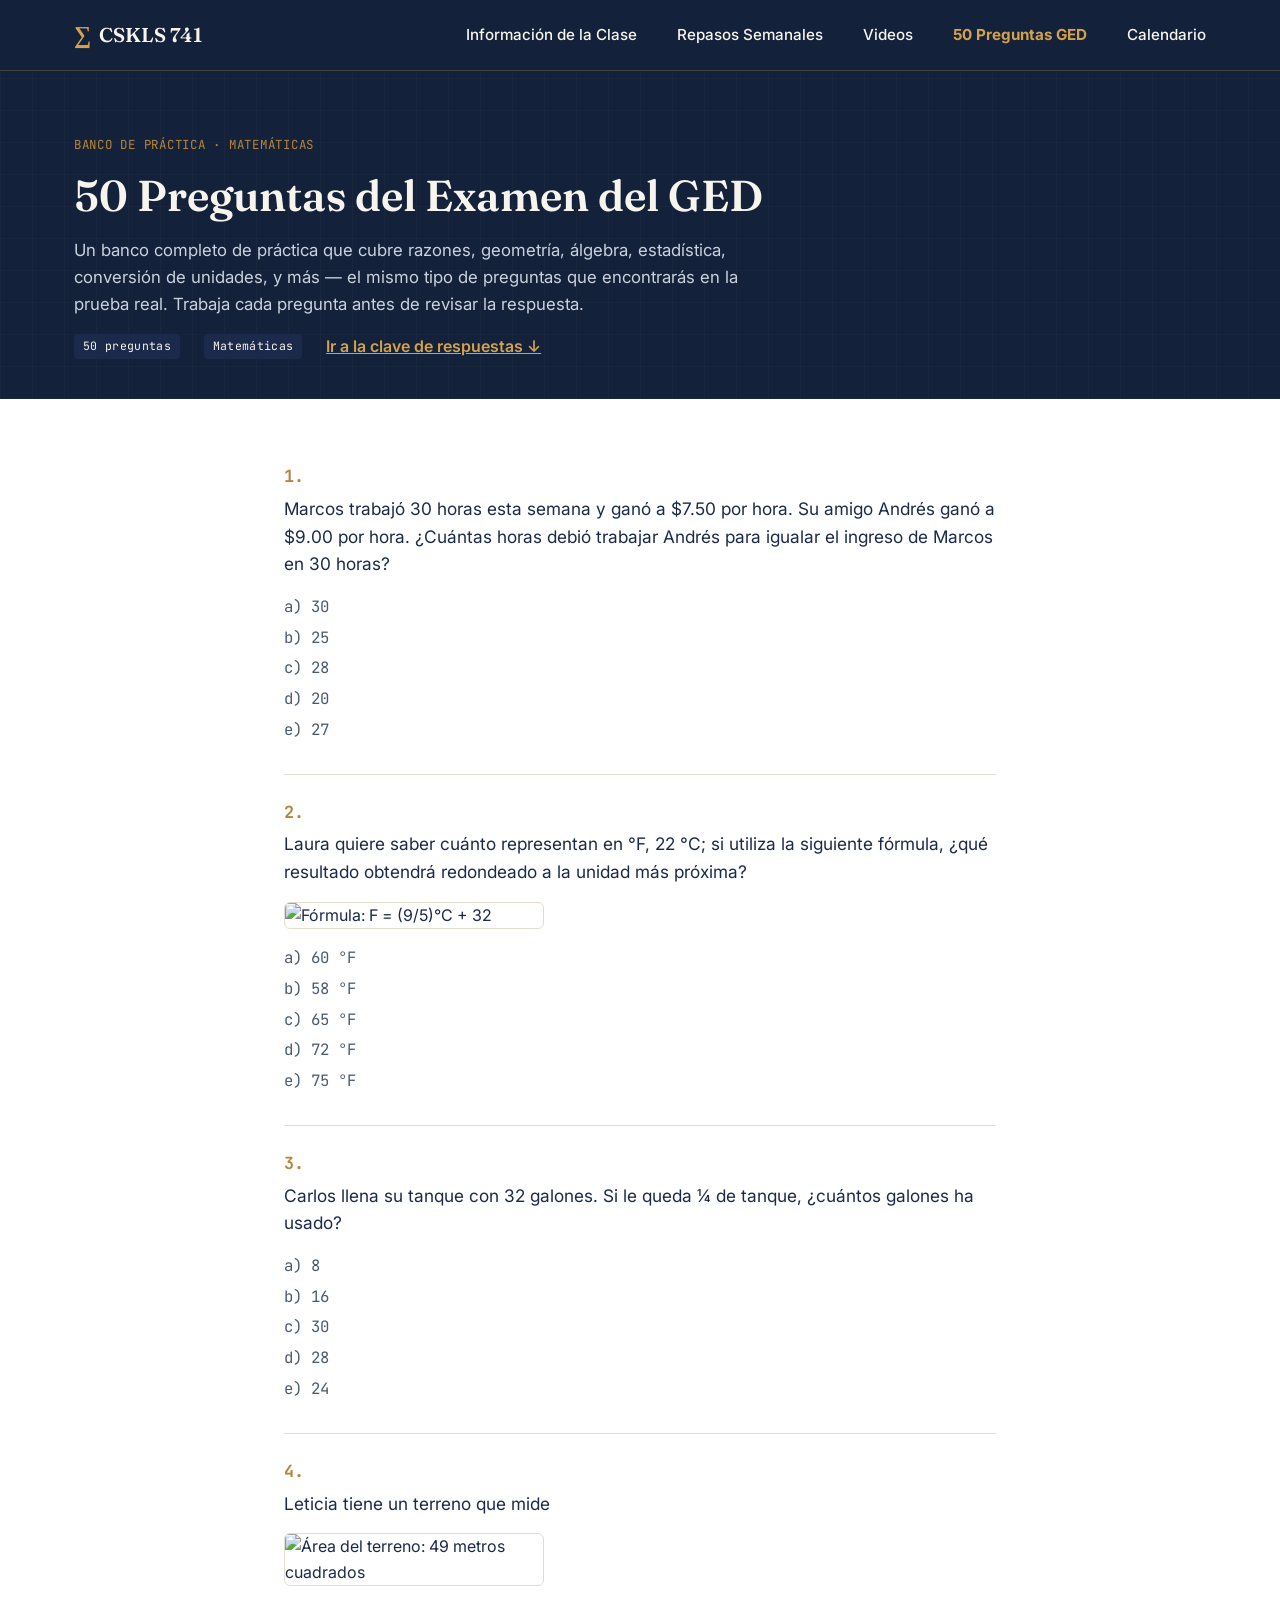
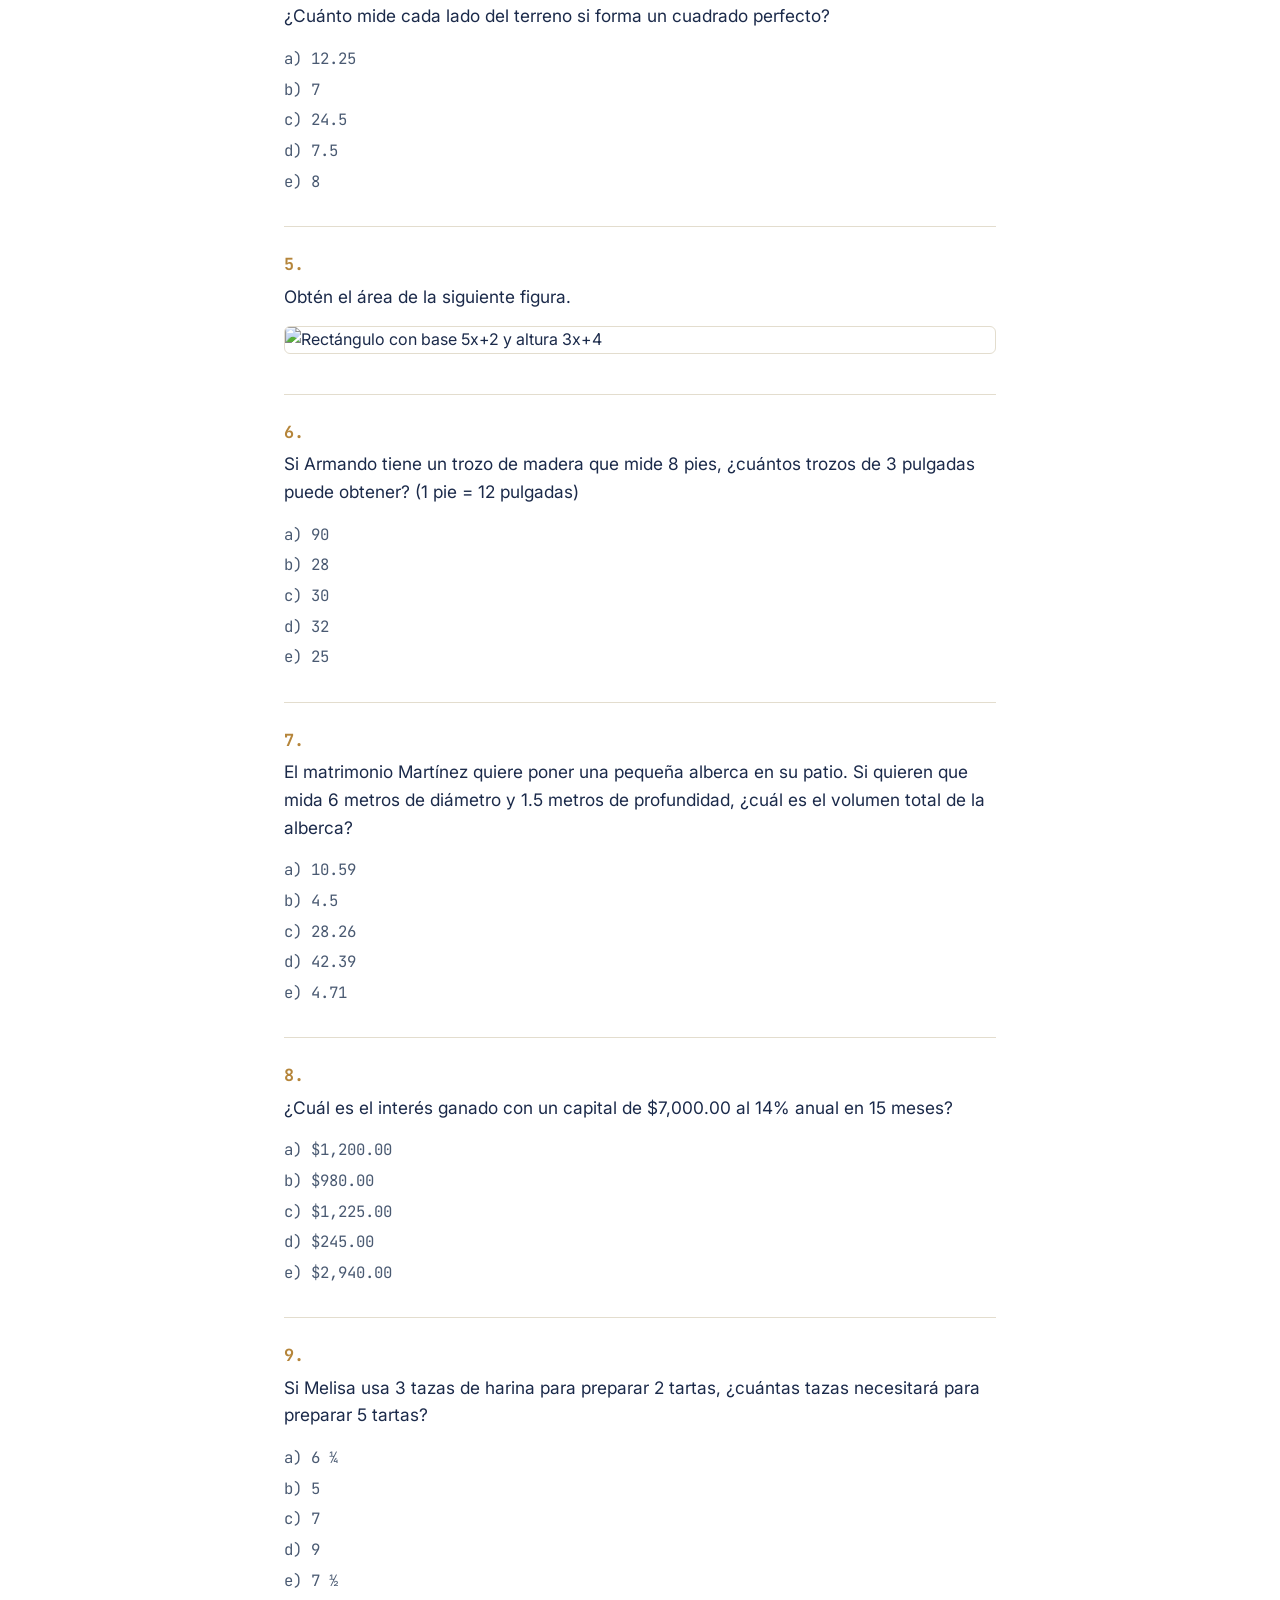
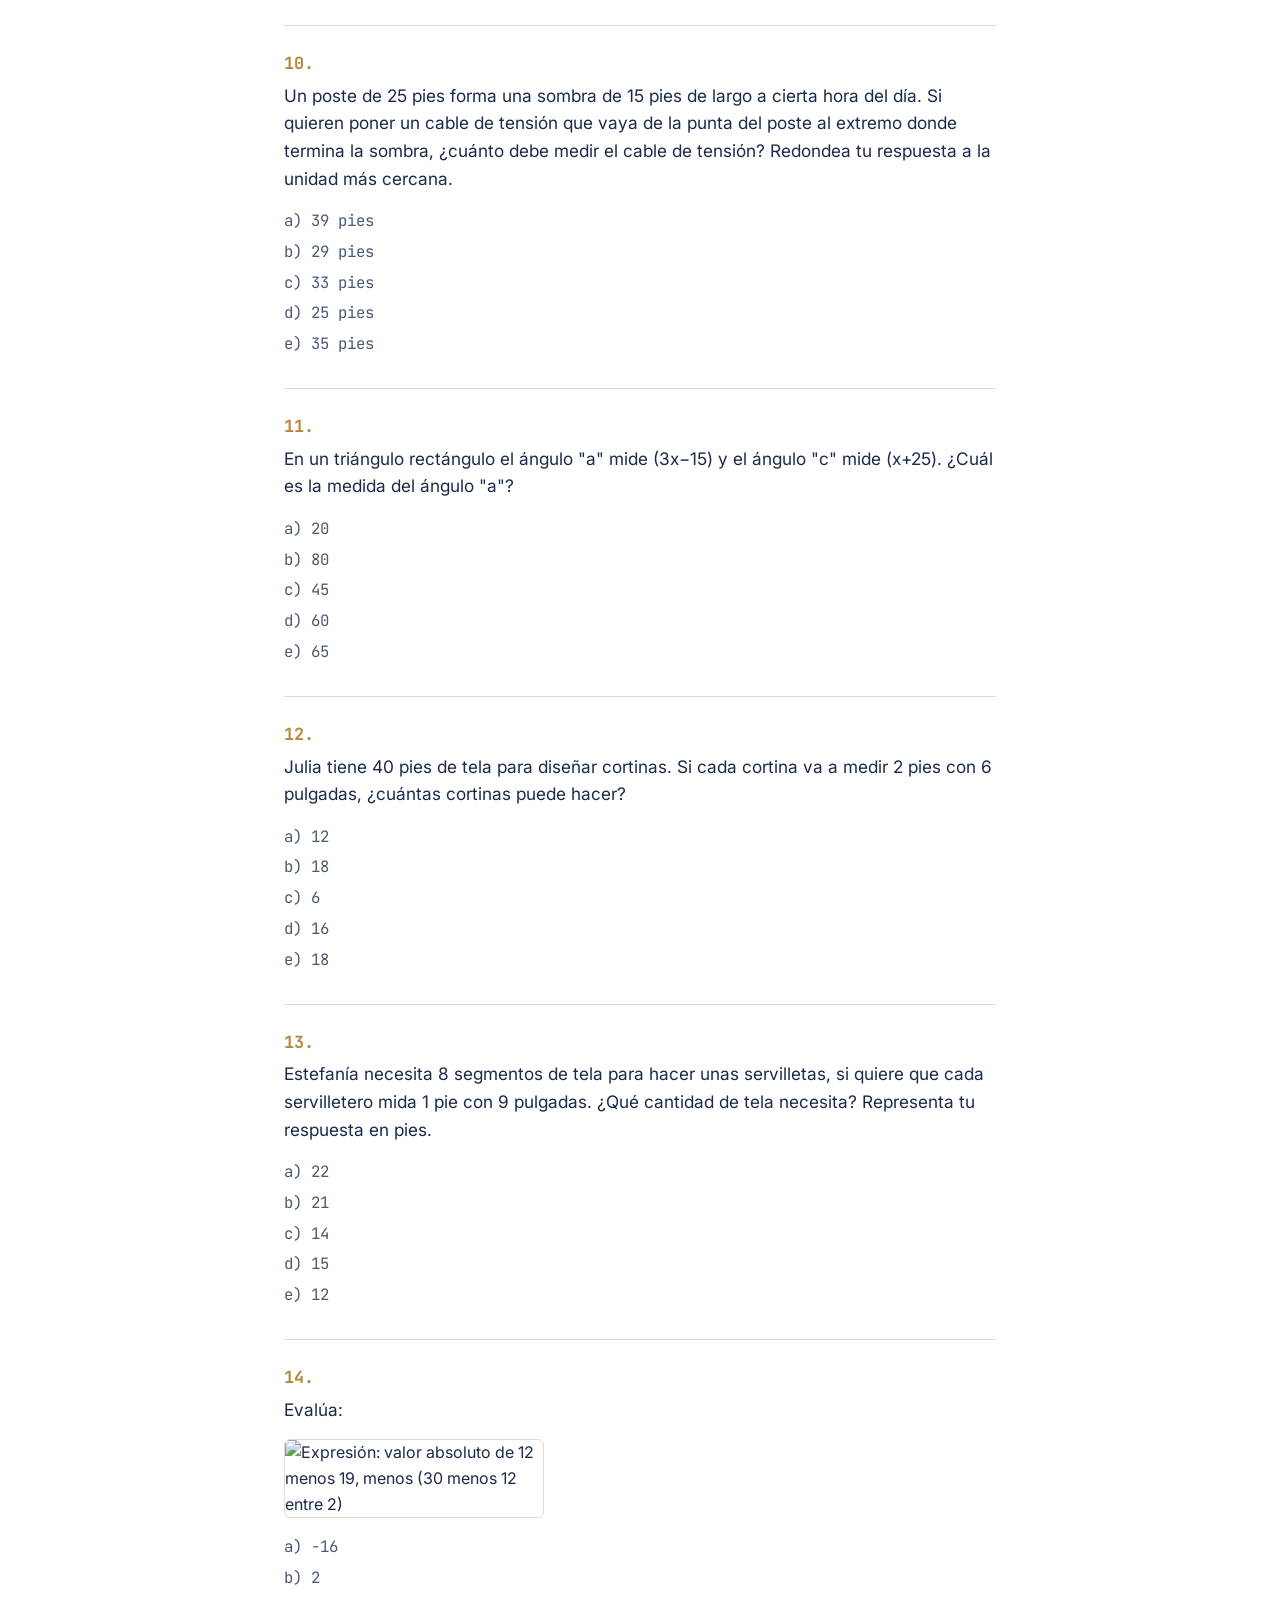
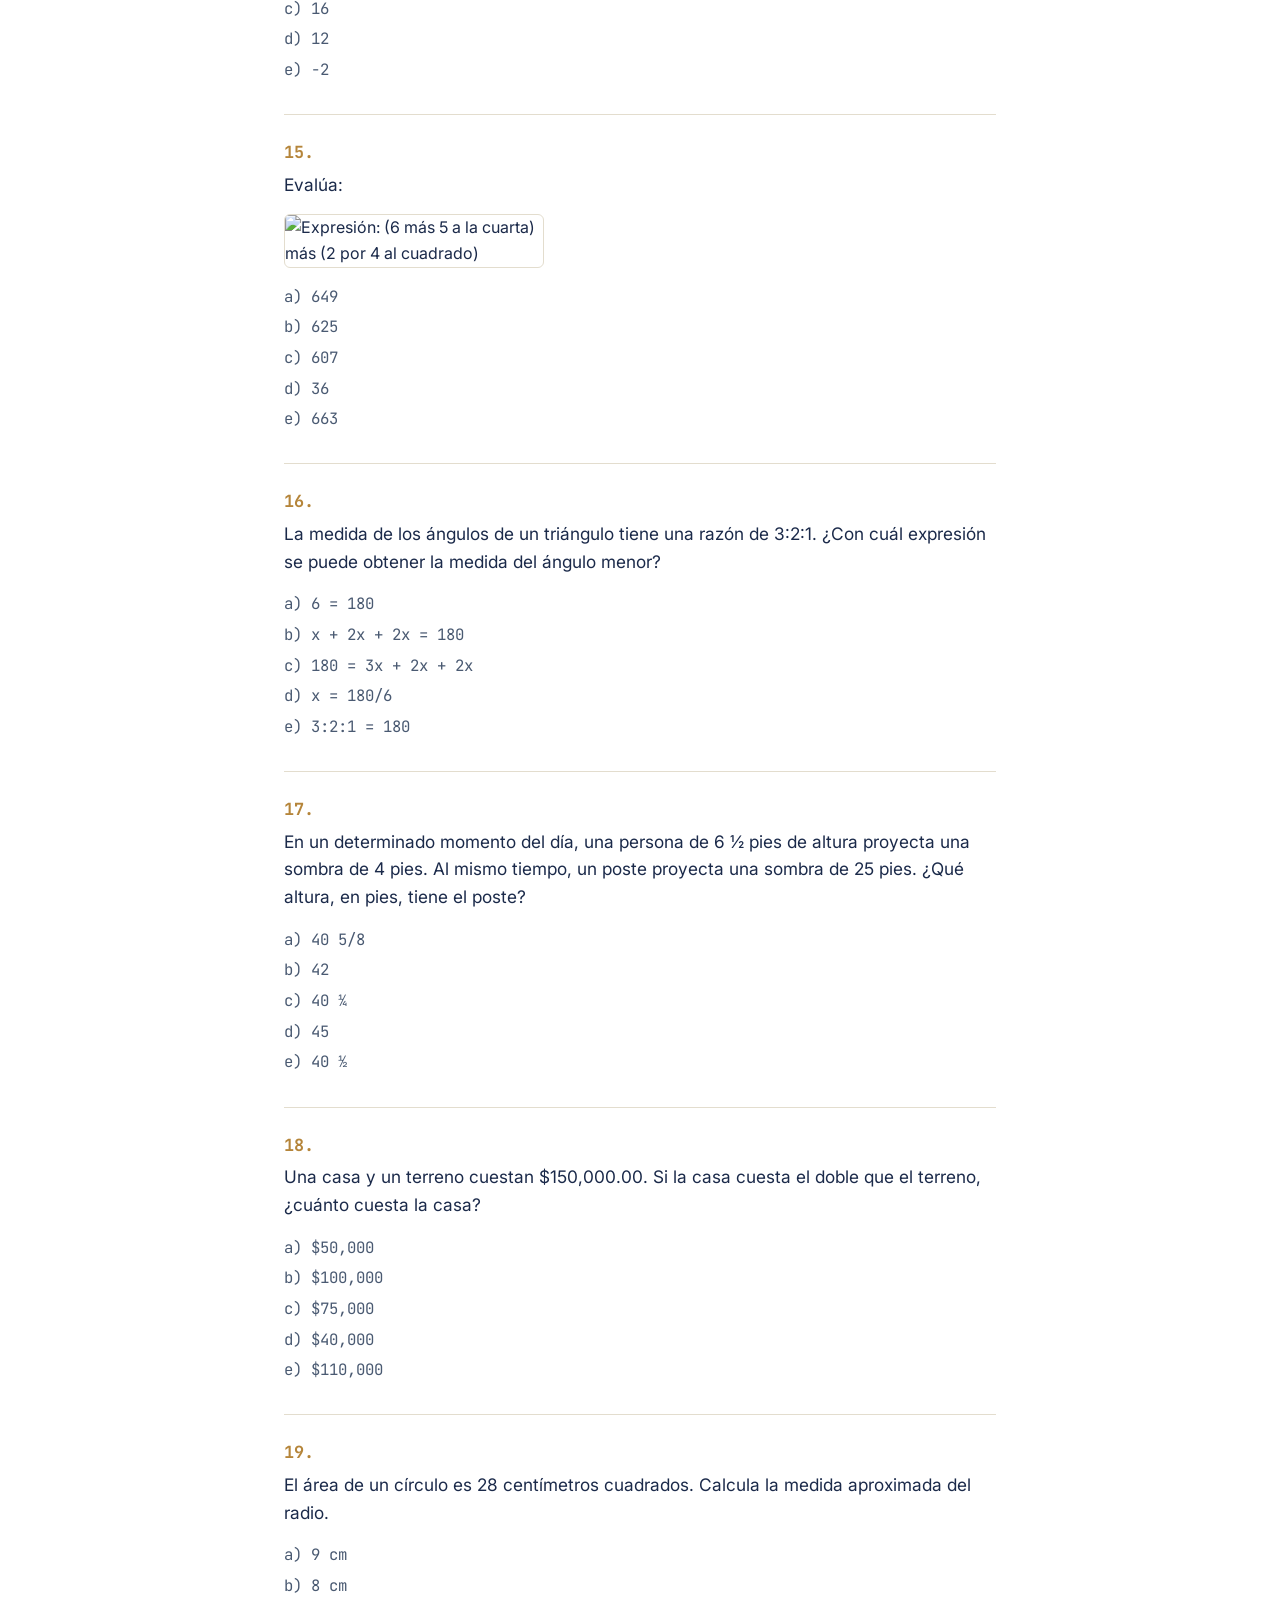
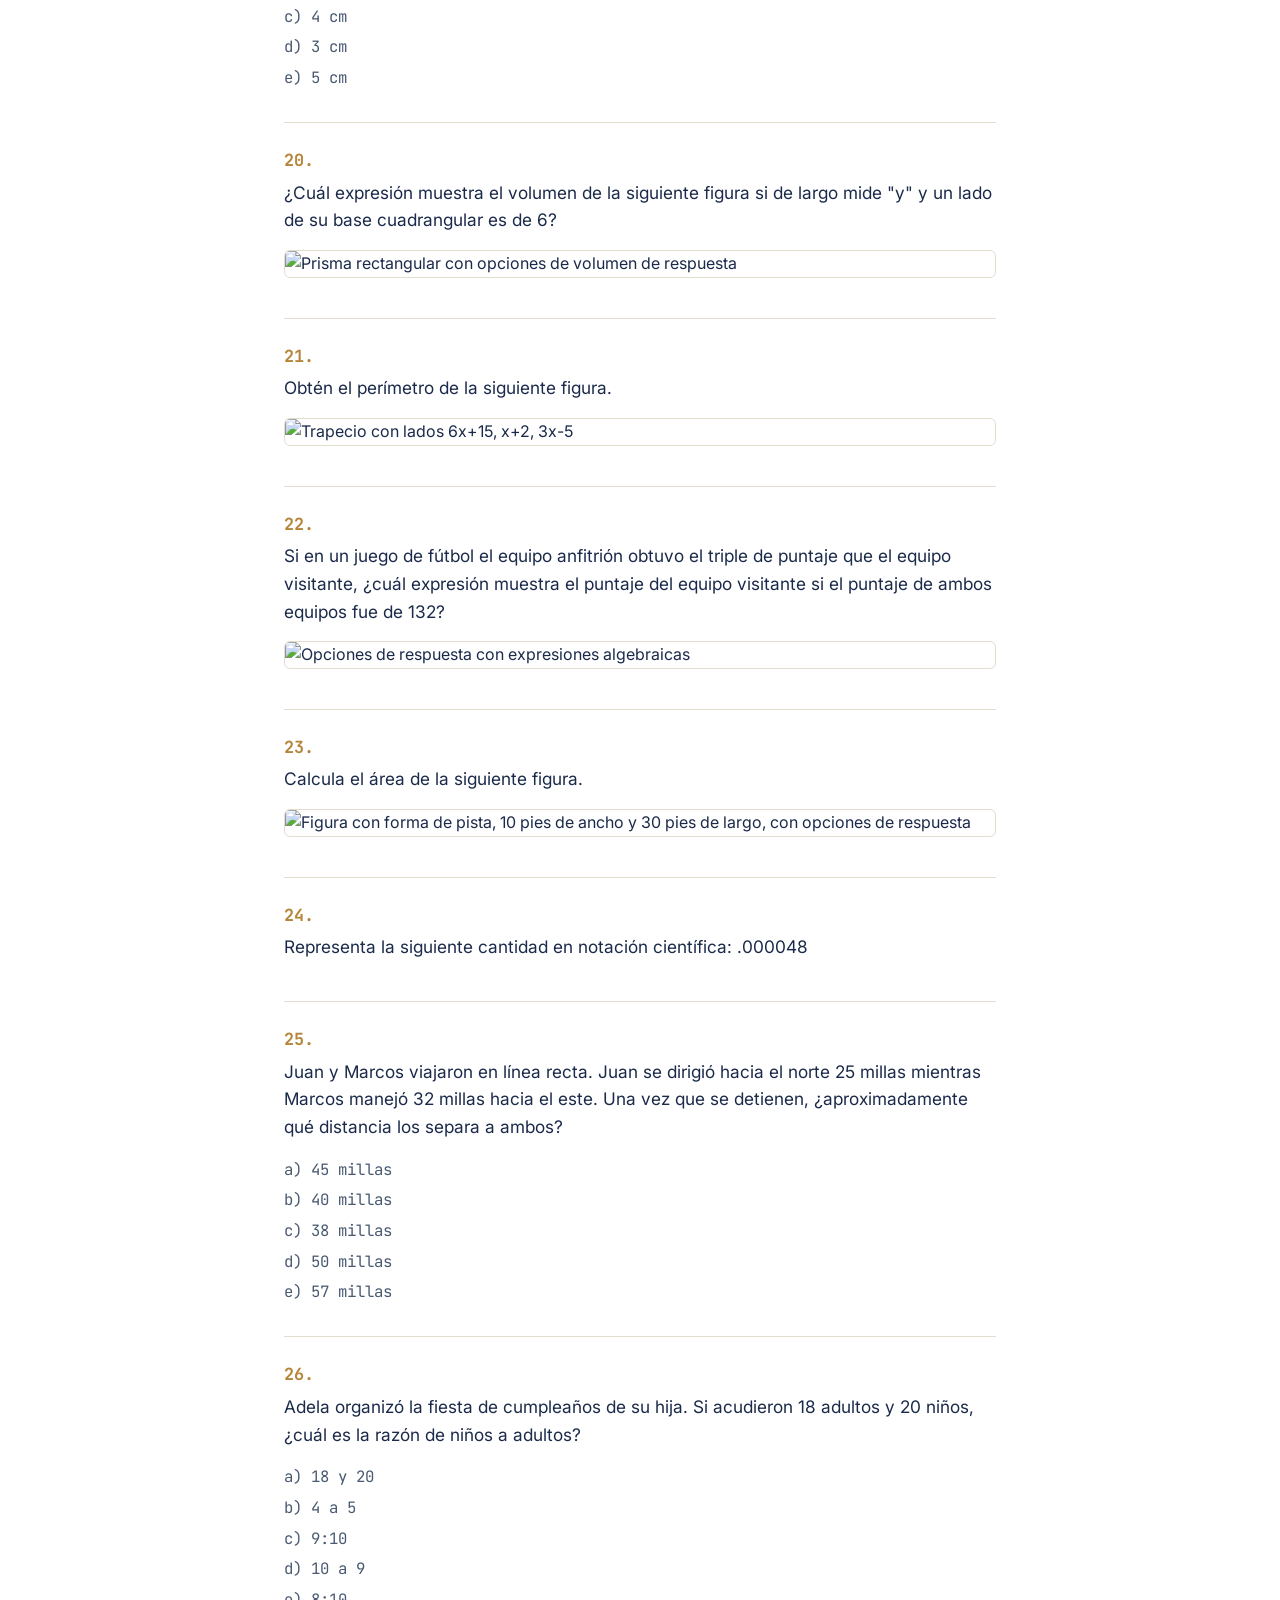
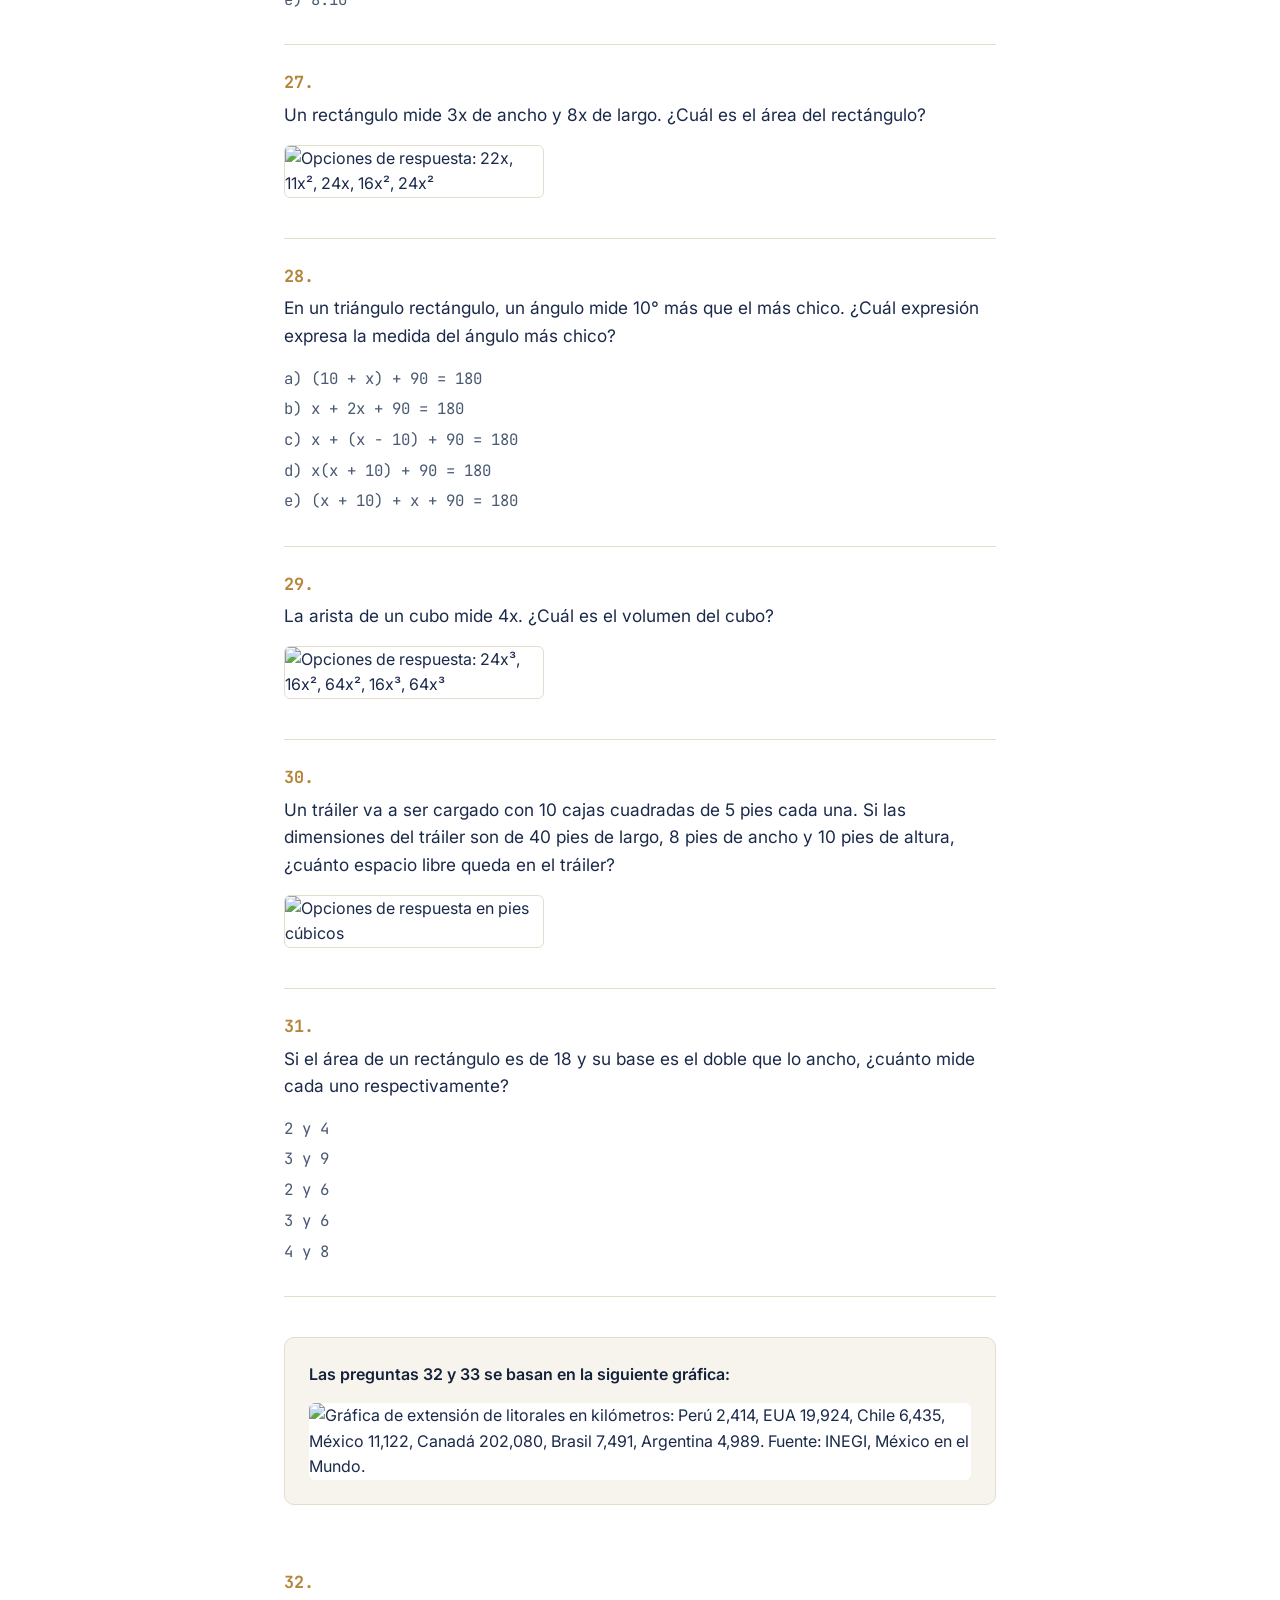
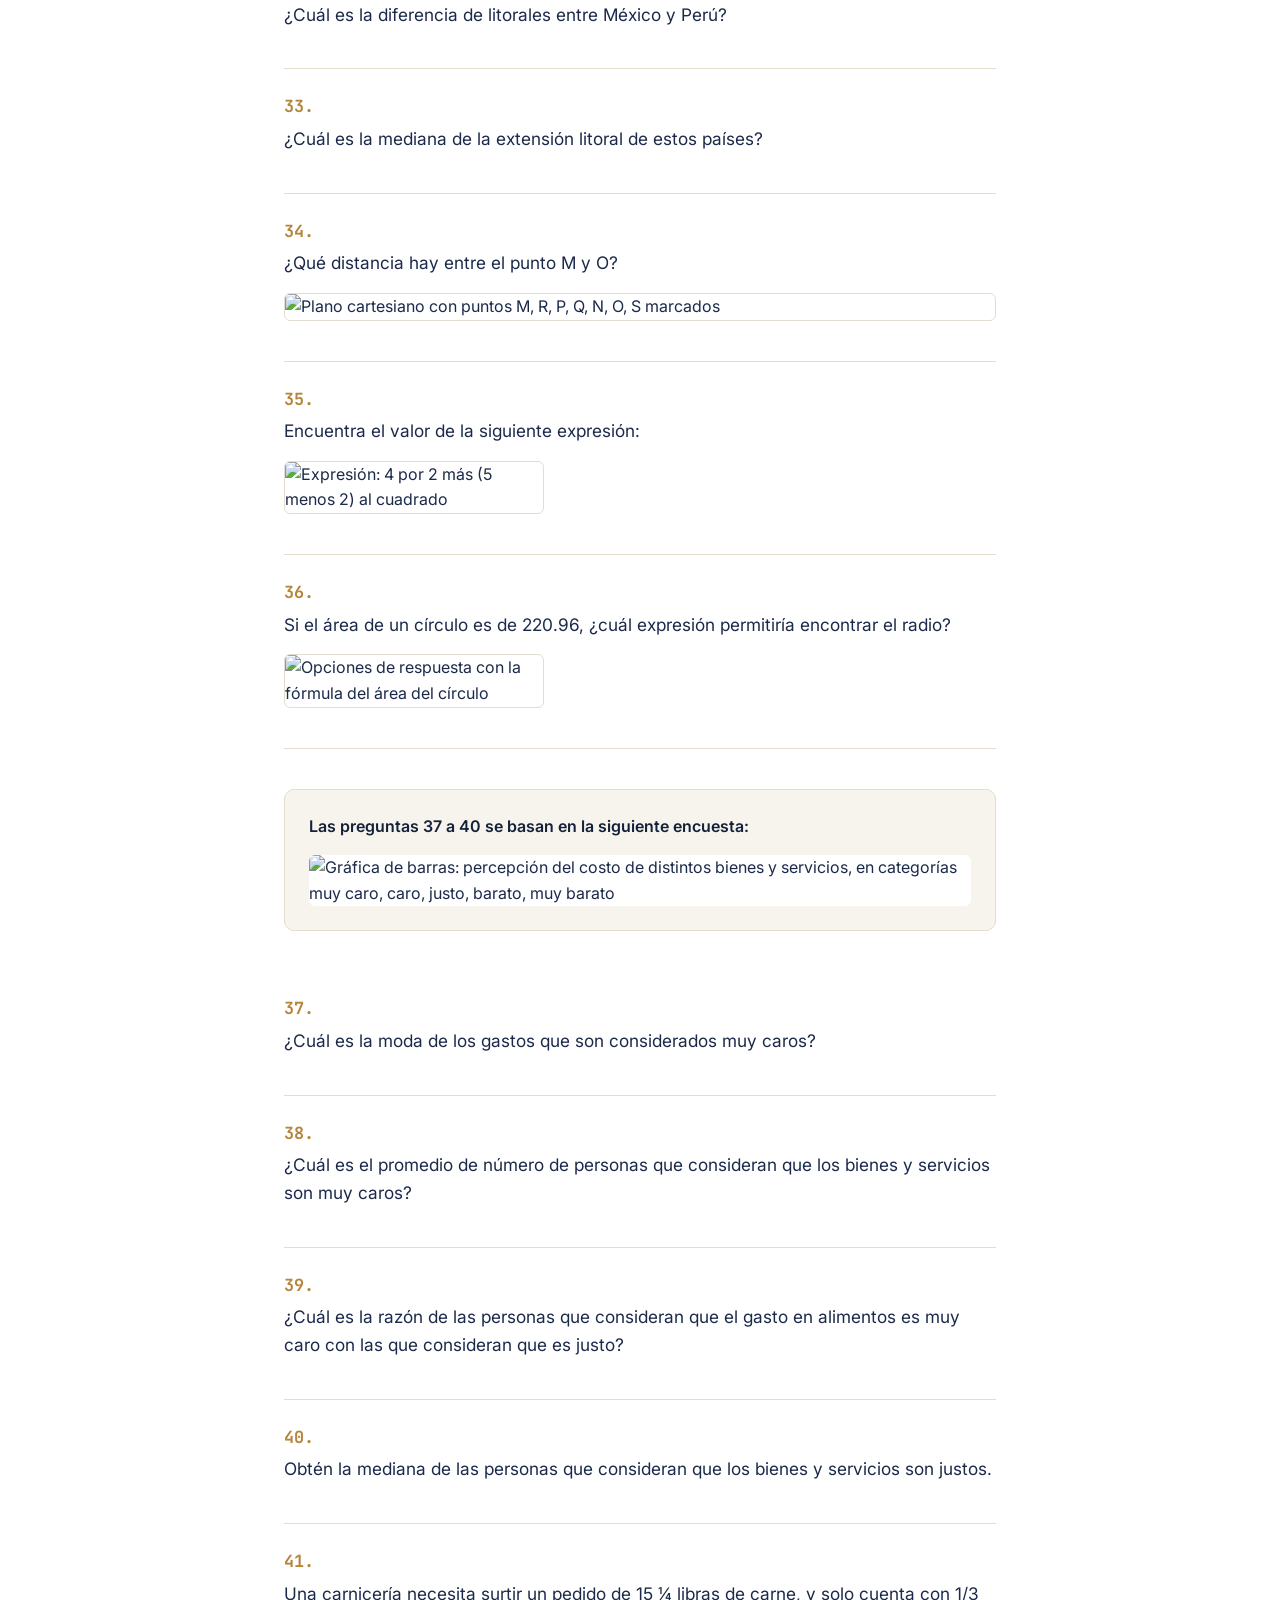
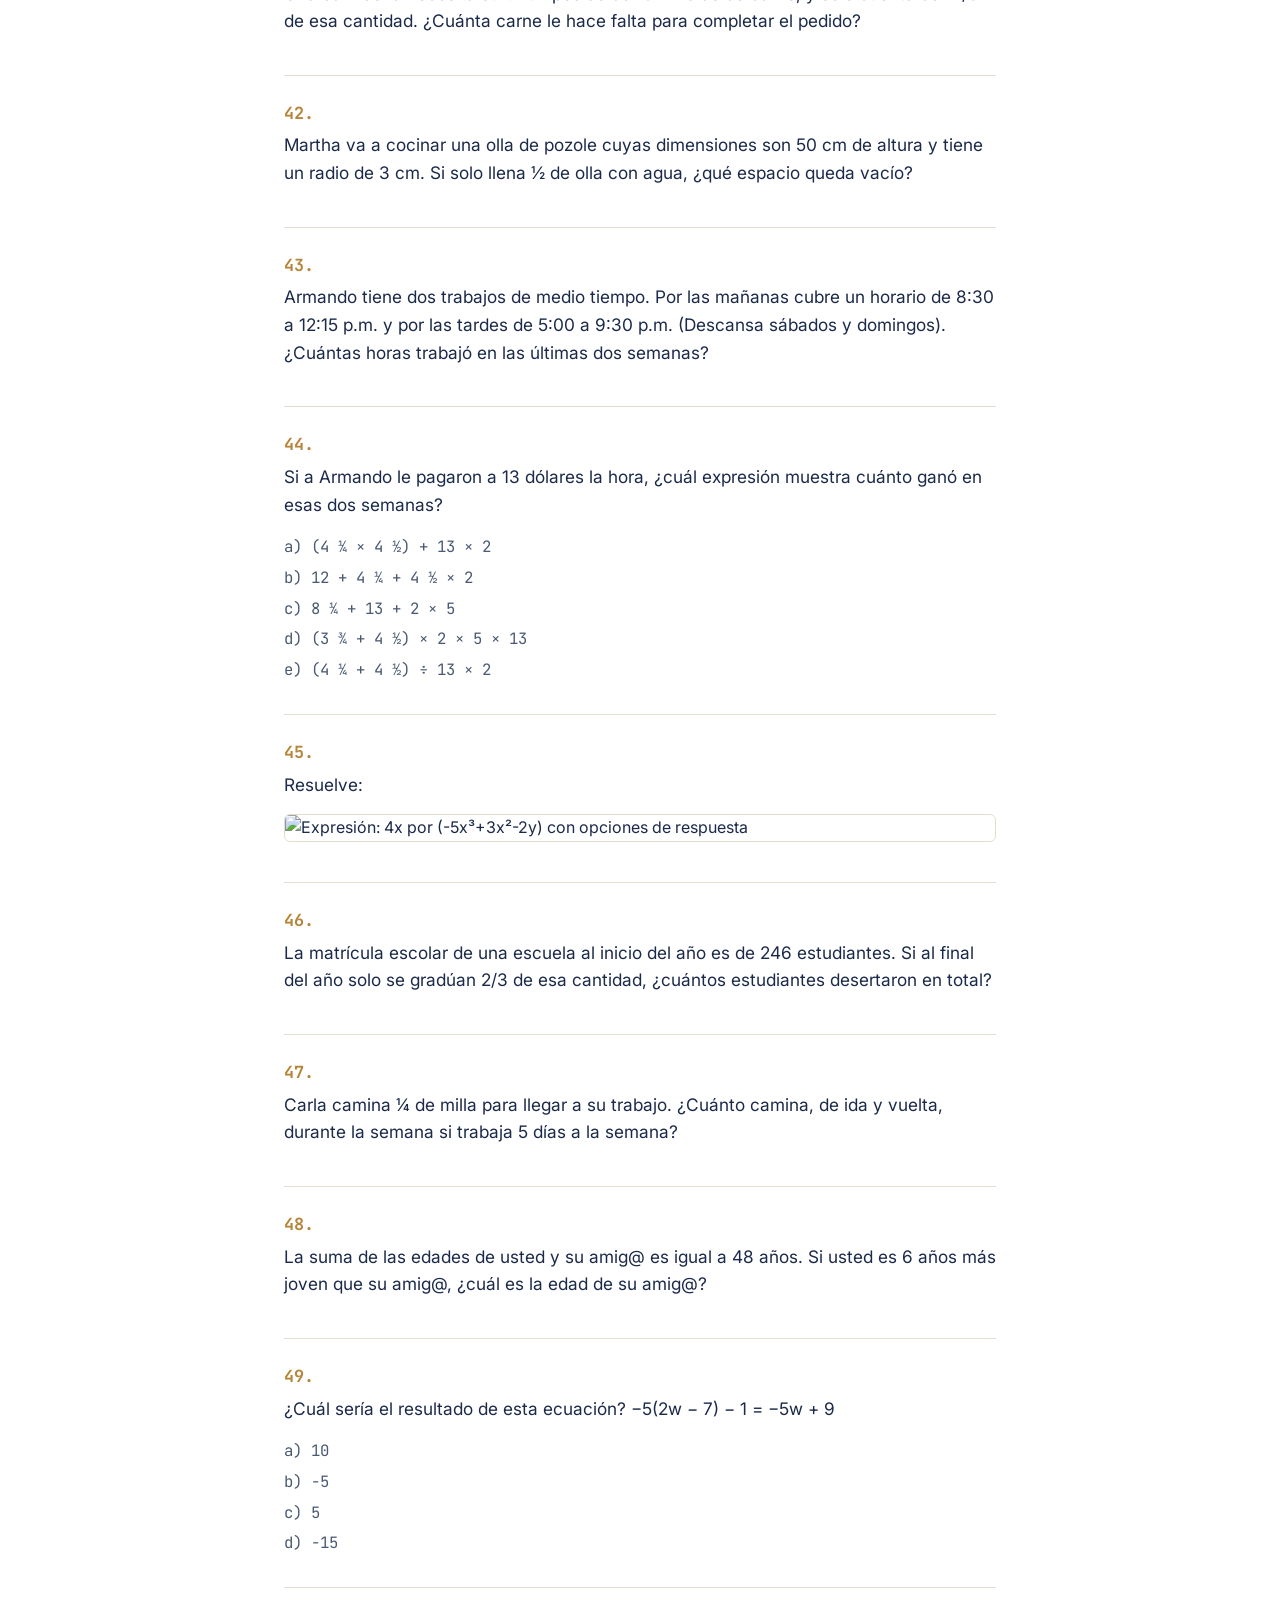
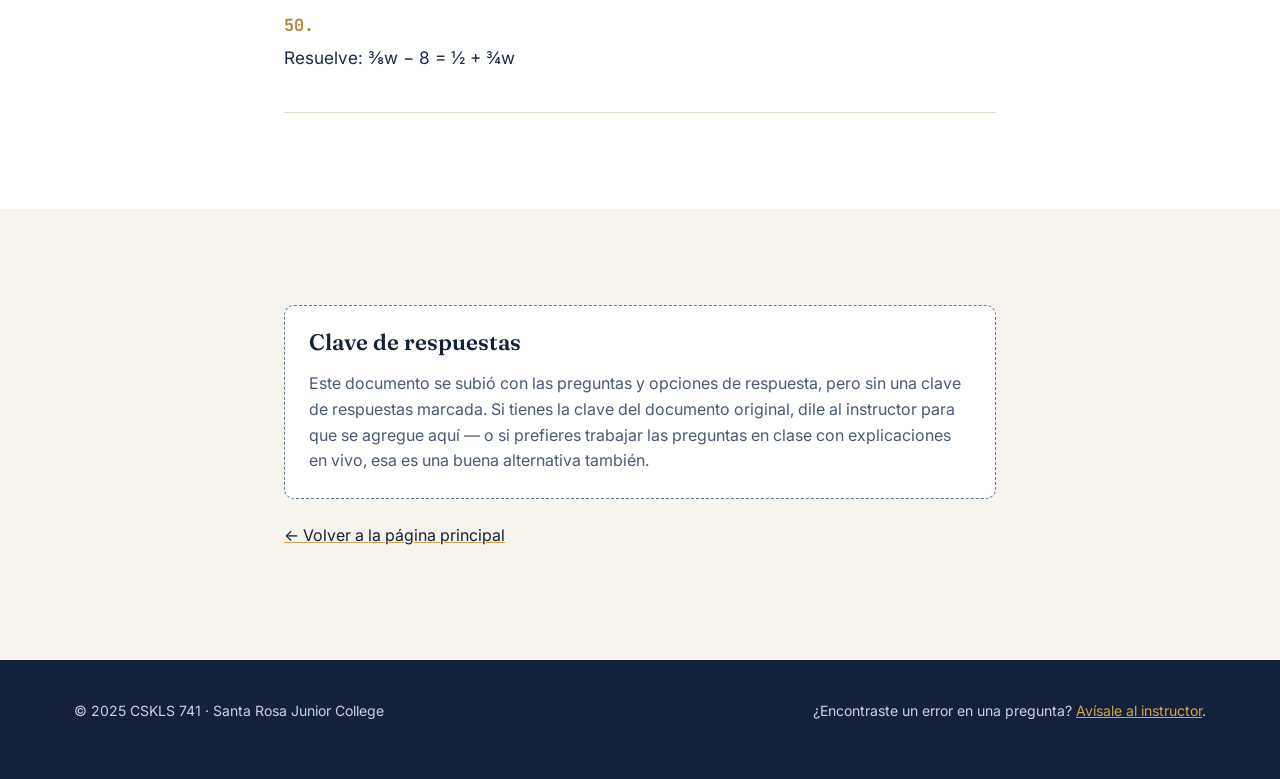
==== preguntas-ged.html @ d4a62c86 "Add files via upload" ====
<!DOCTYPE html>
<html lang="es">
<head>
<meta charset="UTF-8">
<meta name="viewport" content="width=device-width, initial-scale=1.0">
<title>50 Preguntas del Examen del GED — Matemáticas | CSKLS 741</title>
<meta name="description" content="Banco de práctica de 50 preguntas de matemáticas estilo GED: razones, geometría, álgebra, estadística y más. CSKLS 741, Santa Rosa Junior College.">
<link rel="preconnect" href="https://fonts.googleapis.com">
<link rel="preconnect" href="https://fonts.gstatic.com" crossorigin>
<link href="https://fonts.googleapis.com/css2?family=Fraunces:opsz,wght@9..144,400..700&family=Inter:wght@400;500;600;700&family=JetBrains+Mono:wght@400;500&display=swap" rel="stylesheet">
<link rel="stylesheet" href="styles.css">
<link rel="stylesheet" href="preguntas.css">
</head>
<body>

<a class="skip-link" href="#main">Saltar al contenido principal</a>

<!-- ============ HEADER / NAV ============ -->
<header class="site-header">
  <div class="header-inner">
    <a href="index.html" class="brand">
      <span class="brand-mark" aria-hidden="true">∑</span>
      <span class="brand-text">CSKLS 741</span>
    </a>

    <nav class="main-nav" aria-label="Navegación principal">
      <button class="nav-toggle" aria-expanded="false" aria-controls="nav-list" id="navToggle">
        <span class="nav-toggle-bar"></span>
        <span class="nav-toggle-bar"></span>
        <span class="nav-toggle-bar"></span>
        <span class="visually-hidden">Menú</span>
      </button>
      <ul class="nav-list" id="nav-list">
        <li><a href="index.html#clase">Información de la Clase</a></li>
        <li><a href="index.html#weekly">Repasos Semanales</a></li>
        <li><a href="index.html#videos">Videos</a></li>
        <li><a href="preguntas-ged.html"><strong>50 Preguntas GED</strong></a></li>
        <li><a href="index.html#calendar">Calendario</a></li>
      </ul>
    </nav>
  </div>
</header>

<main id="main">

  <!-- ============ HERO ============ -->
  <section class="practice-hero">
    <div class="section-inner">
      <p class="eyebrow">Banco de práctica · Matemáticas</p>
      <h1>50 Preguntas del Examen del GED</h1>
      <p class="practice-lede">Un banco completo de práctica que cubre razones, geometría, álgebra, estadística, conversión de unidades, y más — el mismo tipo de preguntas que encontrarás en la prueba real. Trabaja cada pregunta antes de revisar la respuesta.</p>
      <div class="practice-meta-row">
        <span class="tag">50 preguntas</span>
        <span class="tag">Matemáticas</span>
        <a href="#respuestas" class="link-arrow">Ir a la clave de respuestas ↓</a>
      </div>
    </div>
  </section>

  <!-- ============ QUESTIONS ============ -->
  <section class="section practice-section">
    <div class="section-inner narrow">

      <article class="pq" id="p1">
        <p class="pq-num">1.</p>
        <p class="pq-text">Marcos trabajó 30 horas esta semana y ganó a $7.50 por hora. Su amigo Andrés ganó a $9.00 por hora. ¿Cuántas horas debió trabajar Andrés para igualar el ingreso de Marcos en 30 horas?</p>
        <ul class="pq-options">
          <li>a) 30</li><li>b) 25</li><li>c) 28</li><li>d) 20</li><li>e) 27</li>
        </ul>
      </article>

      <article class="pq" id="p2">
        <p class="pq-num">2.</p>
        <p class="pq-text">Laura quiere saber cuánto representan en °F, 22 °C; si utiliza la siguiente fórmula, ¿qué resultado obtendrá redondeado a la unidad más próxima?</p>
        <img src="img/q02-formula.jpeg" alt="Fórmula: F = (9/5)°C + 32" class="pq-img pq-img-small">
        <ul class="pq-options">
          <li>a) 60 °F</li><li>b) 58 °F</li><li>c) 65 °F</li><li>d) 72 °F</li><li>e) 75 °F</li>
        </ul>
      </article>

      <article class="pq" id="p3">
        <p class="pq-num">3.</p>
        <p class="pq-text">Carlos llena su tanque con 32 galones. Si le queda ¼ de tanque, ¿cuántos galones ha usado?</p>
        <ul class="pq-options">
          <li>a) 8</li><li>b) 16</li><li>c) 30</li><li>d) 28</li><li>e) 24</li>
        </ul>
      </article>

      <article class="pq" id="p4">
        <p class="pq-num">4.</p>
        <p class="pq-text">Leticia tiene un terreno que mide</p>
        <img src="img/q04-area.jpeg" alt="Área del terreno: 49 metros cuadrados" class="pq-img pq-img-small">
        <p class="pq-text">¿Cuánto mide cada lado del terreno si forma un cuadrado perfecto?</p>
        <ul class="pq-options">
          <li>a) 12.25</li><li>b) 7</li><li>c) 24.5</li><li>d) 7.5</li><li>e) 8</li>
        </ul>
      </article>

      <article class="pq" id="p5">
        <p class="pq-num">5.</p>
        <p class="pq-text">Obtén el área de la siguiente figura.</p>
        <img src="img/q05-figura.jpeg" alt="Rectángulo con base 5x+2 y altura 3x+4" class="pq-img">
      </article>

      <article class="pq" id="p6">
        <p class="pq-num">6.</p>
        <p class="pq-text">Si Armando tiene un trozo de madera que mide 8 pies, ¿cuántos trozos de 3 pulgadas puede obtener? (1 pie = 12 pulgadas)</p>
        <ul class="pq-options">
          <li>a) 90</li><li>b) 28</li><li>c) 30</li><li>d) 32</li><li>e) 25</li>
        </ul>
      </article>

      <article class="pq" id="p7">
        <p class="pq-num">7.</p>
        <p class="pq-text">El matrimonio Martínez quiere poner una pequeña alberca en su patio. Si quieren que mida 6 metros de diámetro y 1.5 metros de profundidad, ¿cuál es el volumen total de la alberca?</p>
        <ul class="pq-options">
          <li>a) 10.59</li><li>b) 4.5</li><li>c) 28.26</li><li>d) 42.39</li><li>e) 4.71</li>
        </ul>
      </article>

      <article class="pq" id="p8">
        <p class="pq-num">8.</p>
        <p class="pq-text">¿Cuál es el interés ganado con un capital de $7,000.00 al 14% anual en 15 meses?</p>
        <ul class="pq-options">
          <li>a) $1,200.00</li><li>b) $980.00</li><li>c) $1,225.00</li><li>d) $245.00</li><li>e) $2,940.00</li>
        </ul>
      </article>

      <article class="pq" id="p9">
        <p class="pq-num">9.</p>
        <p class="pq-text">Si Melisa usa 3 tazas de harina para preparar 2 tartas, ¿cuántas tazas necesitará para preparar 5 tartas?</p>
        <ul class="pq-options">
          <li>a) 6 ¼</li><li>b) 5</li><li>c) 7</li><li>d) 9</li><li>e) 7 ½</li>
        </ul>
      </article>

      <article class="pq" id="p10">
        <p class="pq-num">10.</p>
        <p class="pq-text">Un poste de 25 pies forma una sombra de 15 pies de largo a cierta hora del día. Si quieren poner un cable de tensión que vaya de la punta del poste al extremo donde termina la sombra, ¿cuánto debe medir el cable de tensión? Redondea tu respuesta a la unidad más cercana.</p>
        <ul class="pq-options">
          <li>a) 39 pies</li><li>b) 29 pies</li><li>c) 33 pies</li><li>d) 25 pies</li><li>e) 35 pies</li>
        </ul>
      </article>

      <article class="pq" id="p11">
        <p class="pq-num">11.</p>
        <p class="pq-text">En un triángulo rectángulo el ángulo "a" mide (3x−15) y el ángulo "c" mide (x+25). ¿Cuál es la medida del ángulo "a"?</p>
        <ul class="pq-options">
          <li>a) 20</li><li>b) 80</li><li>c) 45</li><li>d) 60</li><li>e) 65</li>
        </ul>
      </article>

      <article class="pq" id="p12">
        <p class="pq-num">12.</p>
        <p class="pq-text">Julia tiene 40 pies de tela para diseñar cortinas. Si cada cortina va a medir 2 pies con 6 pulgadas, ¿cuántas cortinas puede hacer?</p>
        <ul class="pq-options">
          <li>a) 12</li><li>b) 18</li><li>c) 6</li><li>d) 16</li><li>e) 18</li>
        </ul>
      </article>

      <article class="pq" id="p13">
        <p class="pq-num">13.</p>
        <p class="pq-text">Estefanía necesita 8 segmentos de tela para hacer unas servilletas, si quiere que cada servilletero mida 1 pie con 9 pulgadas. ¿Qué cantidad de tela necesita? Representa tu respuesta en pies.</p>
        <ul class="pq-options">
          <li>a) 22</li><li>b) 21</li><li>c) 14</li><li>d) 15</li><li>e) 12</li>
        </ul>
      </article>

      <article class="pq" id="p14">
        <p class="pq-num">14.</p>
        <p class="pq-text">Evalúa:</p>
        <img src="img/q14-expr.jpeg" alt="Expresión: valor absoluto de 12 menos 19, menos (30 menos 12 entre 2)" class="pq-img pq-img-small">
        <ul class="pq-options">
          <li>a) −16</li><li>b) 2</li><li>c) 16</li><li>d) 12</li><li>e) −2</li>
        </ul>
      </article>

      <article class="pq" id="p15">
        <p class="pq-num">15.</p>
        <p class="pq-text">Evalúa:</p>
        <img src="img/q15-expr.jpeg" alt="Expresión: (6 más 5 a la cuarta) más (2 por 4 al cuadrado)" class="pq-img pq-img-small">
        <ul class="pq-options">
          <li>a) 649</li><li>b) 625</li><li>c) 607</li><li>d) 36</li><li>e) 663</li>
        </ul>
      </article>

      <article class="pq" id="p16">
        <p class="pq-num">16.</p>
        <p class="pq-text">La medida de los ángulos de un triángulo tiene una razón de 3:2:1. ¿Con cuál expresión se puede obtener la medida del ángulo menor?</p>
        <ul class="pq-options">
          <li>a) 6 = 180</li><li>b) x + 2x + 2x = 180</li><li>c) 180 = 3x + 2x + 2x</li><li>d) x = 180/6</li><li>e) 3:2:1 = 180</li>
        </ul>
      </article>

      <article class="pq" id="p17">
        <p class="pq-num">17.</p>
        <p class="pq-text">En un determinado momento del día, una persona de 6 ½ pies de altura proyecta una sombra de 4 pies. Al mismo tiempo, un poste proyecta una sombra de 25 pies. ¿Qué altura, en pies, tiene el poste?</p>
        <ul class="pq-options">
          <li>a) 40 5/8</li><li>b) 42</li><li>c) 40 ¼</li><li>d) 45</li><li>e) 40 ½</li>
        </ul>
      </article>

      <article class="pq" id="p18">
        <p class="pq-num">18.</p>
        <p class="pq-text">Una casa y un terreno cuestan $150,000.00. Si la casa cuesta el doble que el terreno, ¿cuánto cuesta la casa?</p>
        <ul class="pq-options">
          <li>a) $50,000</li><li>b) $100,000</li><li>c) $75,000</li><li>d) $40,000</li><li>e) $110,000</li>
        </ul>
      </article>

      <article class="pq" id="p19">
        <p class="pq-num">19.</p>
        <p class="pq-text">El área de un círculo es 28 centímetros cuadrados. Calcula la medida aproximada del radio.</p>
        <ul class="pq-options">
          <li>a) 9 cm</li><li>b) 8 cm</li><li>c) 4 cm</li><li>d) 3 cm</li><li>e) 5 cm</li>
        </ul>
      </article>

      <article class="pq" id="p20">
        <p class="pq-num">20.</p>
        <p class="pq-text">¿Cuál expresión muestra el volumen de la siguiente figura si de largo mide "y" y un lado de su base cuadrangular es de 6?</p>
        <img src="img/q20-figura.jpeg" alt="Prisma rectangular con opciones de volumen de respuesta" class="pq-img">
      </article>

      <article class="pq" id="p21">
        <p class="pq-num">21.</p>
        <p class="pq-text">Obtén el perímetro de la siguiente figura.</p>
        <img src="img/q21-figura.jpeg" alt="Trapecio con lados 6x+15, x+2, 3x-5" class="pq-img">
      </article>

      <article class="pq" id="p22">
        <p class="pq-num">22.</p>
        <p class="pq-text">Si en un juego de fútbol el equipo anfitrión obtuvo el triple de puntaje que el equipo visitante, ¿cuál expresión muestra el puntaje del equipo visitante si el puntaje de ambos equipos fue de 132?</p>
        <img src="img/q22-opciones.jpeg" alt="Opciones de respuesta con expresiones algebraicas" class="pq-img">
      </article>

      <article class="pq" id="p23">
        <p class="pq-num">23.</p>
        <p class="pq-text">Calcula el área de la siguiente figura.</p>
        <img src="img/q23-figura.jpeg" alt="Figura con forma de pista, 10 pies de ancho y 30 pies de largo, con opciones de respuesta" class="pq-img">
      </article>

      <article class="pq" id="p24">
        <p class="pq-num">24.</p>
        <p class="pq-text">Representa la siguiente cantidad en notación científica: .000048</p>
      </article>

      <article class="pq" id="p25">
        <p class="pq-num">25.</p>
        <p class="pq-text">Juan y Marcos viajaron en línea recta. Juan se dirigió hacia el norte 25 millas mientras Marcos manejó 32 millas hacia el este. Una vez que se detienen, ¿aproximadamente qué distancia los separa a ambos?</p>
        <ul class="pq-options">
          <li>a) 45 millas</li><li>b) 40 millas</li><li>c) 38 millas</li><li>d) 50 millas</li><li>e) 57 millas</li>
        </ul>
      </article>

      <article class="pq" id="p26">
        <p class="pq-num">26.</p>
        <p class="pq-text">Adela organizó la fiesta de cumpleaños de su hija. Si acudieron 18 adultos y 20 niños, ¿cuál es la razón de niños a adultos?</p>
        <ul class="pq-options">
          <li>a) 18 y 20</li><li>b) 4 a 5</li><li>c) 9:10</li><li>d) 10 a 9</li><li>e) 8:10</li>
        </ul>
      </article>

      <article class="pq" id="p27">
        <p class="pq-num">27.</p>
        <p class="pq-text">Un rectángulo mide 3x de ancho y 8x de largo. ¿Cuál es el área del rectángulo?</p>
        <img src="img/q27-opciones.jpeg" alt="Opciones de respuesta: 22x, 11x², 24x, 16x², 24x²" class="pq-img pq-img-small">
      </article>

      <article class="pq" id="p28">
        <p class="pq-num">28.</p>
        <p class="pq-text">En un triángulo rectángulo, un ángulo mide 10° más que el más chico. ¿Cuál expresión expresa la medida del ángulo más chico?</p>
        <ul class="pq-options">
          <li>a) (10 + x) + 90 = 180</li>
          <li>b) x + 2x + 90 = 180</li>
          <li>c) x + (x − 10) + 90 = 180</li>
          <li>d) x(x + 10) + 90 = 180</li>
          <li>e) (x + 10) + x + 90 = 180</li>
        </ul>
      </article>

      <article class="pq" id="p29">
        <p class="pq-num">29.</p>
        <p class="pq-text">La arista de un cubo mide 4x. ¿Cuál es el volumen del cubo?</p>
        <img src="img/q29-opciones.jpeg" alt="Opciones de respuesta: 24x³, 16x², 64x², 16x³, 64x³" class="pq-img pq-img-small">
      </article>

      <article class="pq" id="p30">
        <p class="pq-num">30.</p>
        <p class="pq-text">Un tráiler va a ser cargado con 10 cajas cuadradas de 5 pies cada una. Si las dimensiones del tráiler son de 40 pies de largo, 8 pies de ancho y 10 pies de altura, ¿cuánto espacio libre queda en el tráiler?</p>
        <img src="img/q30-opciones.jpeg" alt="Opciones de respuesta en pies cúbicos" class="pq-img pq-img-small">
      </article>

      <article class="pq" id="p31">
        <p class="pq-num">31.</p>
        <p class="pq-text">Si el área de un rectángulo es de 18 y su base es el doble que lo ancho, ¿cuánto mide cada uno respectivamente?</p>
        <ul class="pq-options">
          <li>2 y 4</li><li>3 y 9</li><li>2 y 6</li><li>3 y 6</li><li>4 y 8</li>
        </ul>
      </article>

      <div class="pq-shared-figure">
        <p class="pq-shared-label">Las preguntas 32 y 33 se basan en la siguiente gráfica:</p>
        <img src="img/q32-33-litorales.jpeg" alt="Gráfica de extensión de litorales en kilómetros: Perú 2,414, EUA 19,924, Chile 6,435, México 11,122, Canadá 202,080, Brasil 7,491, Argentina 4,989. Fuente: INEGI, México en el Mundo." class="pq-img pq-img-wide">
      </div>

      <article class="pq" id="p32">
        <p class="pq-num">32.</p>
        <p class="pq-text">¿Cuál es la diferencia de litorales entre México y Perú?</p>
      </article>

      <article class="pq" id="p33">
        <p class="pq-num">33.</p>
        <p class="pq-text">¿Cuál es la mediana de la extensión litoral de estos países?</p>
      </article>

      <article class="pq" id="p34">
        <p class="pq-num">34.</p>
        <p class="pq-text">¿Qué distancia hay entre el punto M y O?</p>
        <img src="img/q34-plano.jpeg" alt="Plano cartesiano con puntos M, R, P, Q, N, O, S marcados" class="pq-img">
      </article>

      <article class="pq" id="p35">
        <p class="pq-num">35.</p>
        <p class="pq-text">Encuentra el valor de la siguiente expresión:</p>
        <img src="img/q35-expr.jpeg" alt="Expresión: 4 por 2 más (5 menos 2) al cuadrado" class="pq-img pq-img-small">
      </article>

      <article class="pq" id="p36">
        <p class="pq-num">36.</p>
        <p class="pq-text">Si el área de un círculo es de 220.96, ¿cuál expresión permitiría encontrar el radio?</p>
        <img src="img/q36-opciones.jpeg" alt="Opciones de respuesta con la fórmula del área del círculo" class="pq-img pq-img-small">
      </article>

      <div class="pq-shared-figure">
        <p class="pq-shared-label">Las preguntas 37 a 40 se basan en la siguiente encuesta:</p>
        <img src="img/q37-40-encuesta.jpeg" alt="Gráfica de barras: percepción del costo de distintos bienes y servicios, en categorías muy caro, caro, justo, barato, muy barato" class="pq-img pq-img-wide">
      </div>

      <article class="pq" id="p37">
        <p class="pq-num">37.</p>
        <p class="pq-text">¿Cuál es la moda de los gastos que son considerados muy caros?</p>
      </article>

      <article class="pq" id="p38">
        <p class="pq-num">38.</p>
        <p class="pq-text">¿Cuál es el promedio de número de personas que consideran que los bienes y servicios son muy caros?</p>
      </article>

      <article class="pq" id="p39">
        <p class="pq-num">39.</p>
        <p class="pq-text">¿Cuál es la razón de las personas que consideran que el gasto en alimentos es muy caro con las que consideran que es justo?</p>
      </article>

      <article class="pq" id="p40">
        <p class="pq-num">40.</p>
        <p class="pq-text">Obtén la mediana de las personas que consideran que los bienes y servicios son justos.</p>
      </article>

      <article class="pq" id="p41">
        <p class="pq-num">41.</p>
        <p class="pq-text">Una carnicería necesita surtir un pedido de 15 ¼ libras de carne, y solo cuenta con 1/3 de esa cantidad. ¿Cuánta carne le hace falta para completar el pedido?</p>
      </article>

      <article class="pq" id="p42">
        <p class="pq-num">42.</p>
        <p class="pq-text">Martha va a cocinar una olla de pozole cuyas dimensiones son 50 cm de altura y tiene un radio de 3 cm. Si solo llena ½ de olla con agua, ¿qué espacio queda vacío?</p>
      </article>

      <article class="pq" id="p43">
        <p class="pq-num">43.</p>
        <p class="pq-text">Armando tiene dos trabajos de medio tiempo. Por las mañanas cubre un horario de 8:30 a 12:15 p.m. y por las tardes de 5:00 a 9:30 p.m. (Descansa sábados y domingos). ¿Cuántas horas trabajó en las últimas dos semanas?</p>
      </article>

      <article class="pq" id="p44">
        <p class="pq-num">44.</p>
        <p class="pq-text">Si a Armando le pagaron a 13 dólares la hora, ¿cuál expresión muestra cuánto ganó en esas dos semanas?</p>
        <ul class="pq-options">
          <li>a) (4 ¼ × 4 ½) + 13 × 2</li>
          <li>b) 12 + 4 ¼ + 4 ½ × 2</li>
          <li>c) 8 ¼ + 13 + 2 × 5</li>
          <li>d) (3 ¾ + 4 ½) × 2 × 5 × 13</li>
          <li>e) (4 ¼ + 4 ½) ÷ 13 × 2</li>
        </ul>
      </article>

      <article class="pq" id="p45">
        <p class="pq-num">45.</p>
        <p class="pq-text">Resuelve:</p>
        <img src="img/q45-opciones.jpeg" alt="Expresión: 4x por (-5x³+3x²-2y) con opciones de respuesta" class="pq-img">
      </article>

      <article class="pq" id="p46">
        <p class="pq-num">46.</p>
        <p class="pq-text">La matrícula escolar de una escuela al inicio del año es de 246 estudiantes. Si al final del año solo se gradúan 2/3 de esa cantidad, ¿cuántos estudiantes desertaron en total?</p>
      </article>

      <article class="pq" id="p47">
        <p class="pq-num">47.</p>
        <p class="pq-text">Carla camina ¼ de milla para llegar a su trabajo. ¿Cuánto camina, de ida y vuelta, durante la semana si trabaja 5 días a la semana?</p>
      </article>

      <article class="pq" id="p48">
        <p class="pq-num">48.</p>
        <p class="pq-text">La suma de las edades de usted y su amig@ es igual a 48 años. Si usted es 6 años más joven que su amig@, ¿cuál es la edad de su amig@?</p>
      </article>

      <article class="pq" id="p49">
        <p class="pq-num">49.</p>
        <p class="pq-text">¿Cuál sería el resultado de esta ecuación? −5(2w − 7) − 1 = −5w + 9</p>
        <ul class="pq-options">
          <li>a) 10</li><li>b) −5</li><li>c) 5</li><li>d) −15</li>
        </ul>
      </article>

      <article class="pq" id="p50">
        <p class="pq-num">50.</p>
        <p class="pq-text">Resuelve: ⅜w − 8 = ½ + ¾w</p>
      </article>

    </div>
  </section>

  <!-- ============ ANSWER KEY NOTE ============ -->
  <section class="section answer-section" id="respuestas">
    <div class="section-inner narrow">
      <div class="answer-note">
        <h2>Clave de respuestas</h2>
        <p>Este documento se subió con las preguntas y opciones de respuesta, pero sin una clave de respuestas marcada. Si tienes la clave del documento original, dile al instructor para que se agregue aquí — o si prefieres trabajar las preguntas en clase con explicaciones en vivo, esa es una buena alternativa también.</p>
      </div>
      <p class="back-link"><a href="index.html">← Volver a la página principal</a></p>
    </div>
  </section>

</main>

<footer class="site-footer">
  <div class="footer-inner">
    <p>&copy; 2025 CSKLS 741 · Santa Rosa Junior College</p>
    <p class="footer-note">¿Encontraste un error en una pregunta? <a href="index.html#clase">Avísale al instructor</a>.</p>
  </div>
</footer>

<script src="script.js"></script>
</body>
</html>
---- styles.css ----
/* ============================================
   TOKENS
   ============================================ */
:root {
  --navy: #1B2A4A;
  --navy-deep: #14213A;
  --cream: #F7F4ED;
  --gold: #D4A24C;
  --gold-dark: #B5853A;
  --slate: #5C7A8A;
  --pencil-red: #C84A3D;
  --teal-card: #233A4D;

  --ink: #1B2A4A;
  --ink-soft: #4A5A72;

  --font-display: "Fraunces", Georgia, serif;
  --font-body: "Inter", -apple-system, BlinkMacSystemFont, sans-serif;
  --font-mono: "JetBrains Mono", "Courier New", monospace;

  --radius: 10px;
  --max-width: 1180px;

  --space-1: 0.5rem;
  --space-2: 1rem;
  --space-3: 1.5rem;
  --space-4: 2.5rem;
  --space-5: 4rem;
  --space-6: 6rem;
}

@media (prefers-reduced-motion: reduce) {
  *, *::before, *::after {
    animation-duration: 0.01ms !important;
    animation-iteration-count: 1 !important;
    transition-duration: 0.01ms !important;
    scroll-behavior: auto !important;
  }
}

/* ============================================
   RESET & BASE
   ============================================ */
* { box-sizing: border-box; }
html { scroll-behavior: smooth; }

body {
  margin: 0;
  font-family: var(--font-body);
  color: var(--ink);
  background: var(--cream);
  line-height: 1.6;
  font-size: 16px;
}

h1, h2, h3 {
  font-family: var(--font-display);
  font-weight: 600;
  line-height: 1.15;
  margin: 0;
  color: var(--navy-deep);
}

p { margin: 0 0 var(--space-2) 0; }
a { color: var(--navy-deep); text-decoration-color: var(--gold); }
a:hover { text-decoration-color: var(--pencil-red); }

img, svg { max-width: 100%; display: block; }

.visually-hidden {
  position: absolute;
  width: 1px; height: 1px;
  overflow: hidden;
  clip: rect(0 0 0 0);
  white-space: nowrap;
}

.skip-link {
  position: absolute;
  left: -9999px;
  top: 0;
  background: var(--gold);
  color: var(--navy-deep);
  padding: var(--space-1) var(--space-2);
  z-index: 200;
  font-weight: 600;
}
.skip-link:focus {
  left: var(--space-2);
  top: var(--space-2);
}

:focus-visible {
  outline: 3px solid var(--gold);
  outline-offset: 2px;
}

.section-inner, .header-inner, .footer-inner {
  max-width: var(--max-width);
  margin: 0 auto;
  padding: 0 var(--space-3);
}

.eyebrow {
  font-family: var(--font-mono);
  font-size: 0.78rem;
  letter-spacing: 0.06em;
  text-transform: uppercase;
  color: var(--gold-dark);
  margin: 0 0 var(--space-2) 0;
}

.tag {
  display: inline-block;
  font-family: var(--font-mono);
  font-size: 0.72rem;
  letter-spacing: 0.03em;
  background: var(--navy);
  color: var(--cream);
  padding: 0.2rem 0.55rem;
  border-radius: 4px;
}

.link-arrow {
  font-weight: 600;
  display: inline-block;
}

/* ============================================
   BUTTONS
   ============================================ */
.btn {
  display: inline-block;
  padding: 0.7rem 1.4rem;
  border-radius: 6px;
  font-weight: 600;
  font-size: 0.95rem;
  text-decoration: none;
  border: 2px solid transparent;
  cursor: pointer;
  transition: transform 0.15s ease, background 0.15s ease;
}
.btn:hover { transform: translateY(-1px); }

.btn-primary {
  background: var(--gold);
  color: var(--navy-deep);
}
.btn-primary:hover { background: var(--gold-dark); }

.btn-ghost {
  background: transparent;
  border-color: var(--cream);
  color: var(--cream);
}
.btn-ghost:hover { background: rgba(247,244,237,0.1); }

/* ============================================
   HEADER
   ============================================ */
.site-header {
  background: var(--navy-deep);
  position: sticky;
  top: 0;
  z-index: 100;
  border-bottom: 1px solid rgba(212,162,76,0.25);
}

.header-inner {
  display: flex;
  align-items: center;
  justify-content: space-between;
  padding-top: var(--space-2);
  padding-bottom: var(--space-2);
}

.brand {
  display: flex;
  align-items: center;
  gap: 0.5rem;
  color: var(--cream);
  text-decoration: none;
  font-family: var(--font-display);
  font-weight: 600;
  font-size: 1.25rem;
}
.brand-mark {
  color: var(--gold);
  font-size: 1.5rem;
}

.nav-toggle {
  display: none;
  flex-direction: column;
  justify-content: center;
  gap: 5px;
  background: none;
  border: none;
  width: 40px;
  height: 40px;
  cursor: pointer;
}
.nav-toggle-bar {
  height: 2px;
  width: 24px;
  background: var(--cream);
  display: block;
}

.nav-list {
  display: flex;
  gap: var(--space-4);
  list-style: none;
  margin: 0;
  padding: 0;
}
.nav-list a {
  color: var(--cream);
  text-decoration: none;
  font-weight: 500;
  font-size: 0.95rem;
  border-bottom: 2px solid transparent;
  padding-bottom: 2px;
}
.nav-list a:hover { border-bottom-color: var(--gold); }
.nav-list a strong { color: var(--gold); font-weight: 700; }

/* ============================================
   HERO
   ============================================ */
.hero {
  background: var(--navy-deep);
  color: var(--cream);
  background-image:
    radial-gradient(circle at 85% 20%, rgba(212,162,76,0.10), transparent 45%),
    repeating-linear-gradient(0deg, rgba(255,255,255,0.025) 0px, rgba(255,255,255,0.025) 1px, transparent 1px, transparent 32px),
    repeating-linear-gradient(90deg, rgba(255,255,255,0.025) 0px, rgba(255,255,255,0.025) 1px, transparent 1px, transparent 32px);
}

.hero-inner {
  max-width: var(--max-width);
  margin: 0 auto;
  padding: var(--space-6) var(--space-3);
  display: grid;
  grid-template-columns: 1.1fr 0.9fr;
  gap: var(--space-5);
  align-items: center;
}

.hero h1 {
  font-size: clamp(2.1rem, 4vw, 3.1rem);
  color: var(--cream);
  margin-bottom: var(--space-3);
}
.hero h1 em {
  font-style: italic;
  color: var(--gold);
}

.hero-lede {
  font-size: 1.1rem;
  color: #C9D2DE;
  max-width: 38ch;
  margin-bottom: var(--space-4);
}

.hero-actions {
  display: flex;
  gap: var(--space-2);
  flex-wrap: wrap;
}

.plot-card {
  background: var(--cream);
  color: var(--ink);
  border-radius: var(--radius);
  padding: var(--space-3);
  box-shadow: 0 20px 50px rgba(0,0,0,0.35);
}

.plot-card-head {
  display: flex;
  align-items: center;
  gap: var(--space-1);
  margin-bottom: var(--space-2);
  font-family: var(--font-mono);
  font-size: 0.95rem;
}

.plot-label { font-weight: 600; }

#fnSelect {
  font-family: var(--font-mono);
  font-size: 0.9rem;
  padding: 0.3rem 0.5rem;
  border: 1px solid var(--slate);
  border-radius: 6px;
  background: white;
  color: var(--ink);
}

#plotSvg {
  width: 100%;
  height: auto;
  background: white;
  border-radius: 6px;
  border: 1px solid #E3DDCE;
}

.plot-caption {
  font-size: 0.85rem;
  color: var(--ink-soft);
  margin: var(--space-2) 0 0 0;
}

/* ============================================
   SECTIONS — general
   ============================================ */
.section { padding: var(--space-6) 0; }

.section-head {
  max-width: 60ch;
  margin-bottom: var(--space-4);
}
.section-head h2 {
  font-size: clamp(1.6rem, 3vw, 2.2rem);
  margin-bottom: var(--space-1);
}
.section-sub {
  color: var(--ink-soft);
  font-size: 1.05rem;
  margin: 0;
}

/* ============================================
   CLASS INFO SECTION
   ============================================ */
.class-info-section { background: white; }

.info-grid {
  display: grid;
  grid-template-columns: 1fr 1fr;
  gap: var(--space-3);
}

.info-card {
  background: var(--cream);
  border: 1px solid #E3DDCE;
  border-radius: var(--radius);
  padding: var(--space-3);
}

.info-card h3 {
  font-size: 1.15rem;
  margin-bottom: var(--space-2);
}

.info-card h4 {
  font-family: var(--font-body);
  font-size: 1rem;
  font-weight: 700;
  color: var(--navy-deep);
  margin: var(--space-3) 0 var(--space-1) 0;
}

.info-card-wide {
  grid-column: 1 / -1;
}

.info-list {
  margin: 0;
}

.info-row {
  display: grid;
  grid-template-columns: 140px 1fr;
  gap: var(--space-2);
  padding: 0.5rem 0;
  border-bottom: 1px solid #E3DDCE;
}
.info-row:last-child { border-bottom: none; }

.info-row dt {
  font-family: var(--font-mono);
  font-size: 0.8rem;
  color: var(--slate);
  text-transform: uppercase;
  letter-spacing: 0.03em;
}

.info-row dd {
  margin: 0;
  font-weight: 500;
}

.info-cols {
  display: grid;
  grid-template-columns: 1fr 1fr;
  gap: var(--space-3);
  margin-top: var(--space-2);
}

.info-card-wide ul {
  margin: 0;
  padding-left: 1.2rem;
}
.info-card-wide li {
  margin-bottom: 0.4rem;
}

.grading-table {
  width: 100%;
  border-collapse: collapse;
  margin-top: var(--space-2);
}
.grading-table th, .grading-table td {
  text-align: left;
  padding: 0.5rem 0.7rem;
  border-bottom: 1px solid #E3DDCE;
}
.grading-table th {
  font-family: var(--font-mono);
  font-size: 0.78rem;
  text-transform: uppercase;
  letter-spacing: 0.04em;
  color: var(--slate);
}

.grading-note {
  margin-top: var(--space-2);
  color: var(--ink-soft);
  font-size: 0.95rem;
}

/* ============================================
   LEDGER (weekly posts)
   ============================================ */
.ledger-section { background: var(--cream); }

.ledger {
  border-top: 1px solid #D9D2C0;
}

.ledger-row {
  display: grid;
  grid-template-columns: 60px 1fr 110px 90px;
  gap: var(--space-2);
  align-items: center;
  padding: var(--space-3) 0;
  border-bottom: 1px solid #D9D2C0;
}

.ledger-row-head {
  font-family: var(--font-mono);
  font-size: 0.75rem;
  letter-spacing: 0.05em;
  text-transform: uppercase;
  color: var(--slate);
  padding-bottom: var(--space-1);
}

.wk {
  font-family: var(--font-mono);
  font-weight: 600;
  color: var(--gold-dark);
  font-size: 1.1rem;
}

.topic a {
  font-family: var(--font-display);
  font-size: 1.15rem;
  text-decoration: none;
}
.topic a:hover strong { text-decoration: underline; text-decoration-color: var(--gold); }

.topic-sub {
  display: block;
  color: var(--ink-soft);
  font-size: 0.92rem;
  margin-top: 0.2rem;
}

.status {
  font-family: var(--font-mono);
  font-size: 0.8rem;
  color: var(--slate);
}
.status-new {
  color: var(--pencil-red);
  font-weight: 600;
}

.ledger-archive {
  margin-top: var(--space-3);
}

/* ============================================
   FEATURED POST
   ============================================ */
.post-section { background: white; }
.post-inner { max-width: 72ch; }
.post-inner h2 { font-size: clamp(1.8rem, 3vw, 2.4rem); margin-bottom: var(--space-1); }
.post-meta {
  font-family: var(--font-mono);
  font-size: 0.85rem;
  color: var(--slate);
  margin-bottom: var(--space-4);
}
.post-body p { font-size: 1.08rem; margin-bottom: var(--space-3); }
.post-body em { color: var(--pencil-red); font-style: normal; font-weight: 600; }
.post-body h3 {
  font-size: 1.3rem;
  margin-top: var(--space-4);
  margin-bottom: var(--space-2);
}
.post-body ul, .post-body ol {
  font-size: 1.05rem;
  padding-left: 1.3rem;
  margin-bottom: var(--space-3);
}
.post-body li { margin-bottom: 0.4rem; }

.diagram-wrap {
  background: var(--cream);
  border: 1px solid #E3DDCE;
  border-radius: var(--radius);
  padding: var(--space-3);
  margin: var(--space-3) 0;
}
.quad-diagram {
  width: 100%;
  max-width: 360px;
  height: auto;
  display: block;
  margin: 0 auto;
}
.quad-label {
  font-family: var(--font-mono);
  font-size: 13px;
  fill: var(--slate);
  text-anchor: middle;
}
.axis-label {
  font-family: var(--font-mono);
  font-size: 11px;
  fill: var(--ink-soft);
}
.point-label {
  font-family: var(--font-mono);
  font-size: 12px;
  font-weight: 600;
  fill: var(--pencil-red);
}

/* ============================================
   VIDEOS
   ============================================ */
.video-section { background: var(--cream); }

.video-grid {
  display: grid;
  grid-template-columns: repeat(3, 1fr);
  gap: var(--space-3);
}

.video-card h3 {
  font-size: 1.05rem;
  margin-top: var(--space-2);
  margin-bottom: 0.2rem;
}

.video-frame {
  position: relative;
  width: 100%;
  aspect-ratio: 16 / 9;
  border-radius: 8px;
  overflow: hidden;
  background: var(--navy);
}
.video-frame iframe {
  width: 100%;
  height: 100%;
  border: 0;
}

.video-meta {
  font-family: var(--font-mono);
  font-size: 0.8rem;
  color: var(--slate);
  margin: 0;
}

.video-note {
  margin-top: var(--space-4);
  color: var(--ink-soft);
}

/* ============================================
   QUIZ
   ============================================ */
.quiz-section { background: white; }

.quiz { max-width: 68ch; }

.quiz-q {
  border: none;
  border-top: 1px solid #E3DDCE;
  padding: var(--space-3) 0;
  margin: 0;
}
.quiz-q legend {
  font-family: var(--font-display);
  font-size: 1.1rem;
  font-weight: 600;
  padding: 0;
  margin-bottom: var(--space-2);
  color: var(--navy-deep);
}

.quiz-opt {
  display: flex;
  align-items: flex-start;
  gap: 0.6rem;
  padding: 0.45rem 0;
  cursor: pointer;
  font-size: 1rem;
}
.quiz-opt input { margin-top: 0.25rem; accent-color: var(--gold-dark); cursor: pointer; }

.quiz-feedback {
  margin-top: var(--space-1);
  padding: 0.6rem 0.8rem;
  border-radius: 6px;
  font-size: 0.92rem;
}
.quiz-feedback.correct {
  background: #E7F2EA;
  color: #2A6A3E;
}
.quiz-feedback.incorrect {
  background: #FBEAE7;
  color: var(--pencil-red);
}

.quiz-controls {
  display: flex;
  align-items: center;
  gap: var(--space-3);
  margin-top: var(--space-3);
  flex-wrap: wrap;
}

.quiz-score {
  font-family: var(--font-mono);
  font-weight: 600;
  margin: 0;
}

.quiz-alt {
  margin-top: var(--space-4);
  color: var(--ink-soft);
  font-size: 0.95rem;
}

/* ============================================
   CALENDAR
   ============================================ */
.calendar-section { background: var(--cream); }

.calendar-grid {
  display: grid;
  grid-template-columns: repeat(4, 1fr);
  gap: var(--space-3);
}

.cal-card {
  background: var(--teal-card);
  color: var(--cream);
  border-radius: var(--radius);
  padding: var(--space-3);
  display: flex;
  flex-direction: column;
  gap: var(--space-1);
  min-height: 160px;
}
.cal-card h3 {
  color: var(--cream);
  font-size: 1.05rem;
  font-weight: 600;
  margin: 0;
}
.cal-week {
  font-family: var(--font-mono);
  font-size: 0.8rem;
  color: var(--gold);
  margin: 0;
}
.cal-card .tag {
  margin-top: auto;
  align-self: flex-start;
  background: rgba(247,244,237,0.15);
}

.cal-card-request {
  background: transparent;
  border: 2px dashed var(--slate);
  justify-content: center;
  align-items: flex-start;
}
.cal-card-request h3 { color: var(--navy-deep); }
.cal-card-request .cal-week { color: var(--slate); }
.cal-card-request .link-arrow { color: var(--navy-deep); margin-top: var(--space-1); }

.cal-card-resource {
  background: var(--gold);
  color: var(--navy-deep);
}
.cal-card-resource h3 { color: var(--navy-deep); }
.cal-card-resource .cal-week { color: var(--navy-deep); opacity: 0.7; }
.cal-card-resource .link-arrow { color: var(--navy-deep); margin-top: auto; font-weight: 700; }

/* ============================================
   ABOUT / SUBSCRIBE
   ============================================ */
.about-section { background: white; }

.about-inner {
  display: grid;
  grid-template-columns: 1.3fr 1fr;
  gap: var(--space-5);
  align-items: start;
}

.about-text h2 { font-size: clamp(1.6rem, 3vw, 2.2rem); margin-bottom: var(--space-2); }

.subscribe-form {
  background: var(--cream);
  border-radius: var(--radius);
  padding: var(--space-3);
  border: 1px solid #E3DDCE;
}
.subscribe-form label {
  display: block;
  font-weight: 600;
  margin-bottom: var(--space-2);
}
.subscribe-row {
  display: flex;
  gap: var(--space-1);
  flex-wrap: wrap;
}
.subscribe-row input {
  flex: 1;
  min-width: 0;
  padding: 0.6rem 0.8rem;
  border: 1px solid var(--slate);
  border-radius: 6px;
  font-size: 0.95rem;
  font-family: var(--font-body);
}

/* ============================================
   FOOTER
   ============================================ */
.site-footer {
  background: var(--navy-deep);
  color: #C9D2DE;
  padding: var(--space-4) 0;
}
.footer-inner {
  display: flex;
  justify-content: space-between;
  flex-wrap: wrap;
  gap: var(--space-1);
  font-size: 0.88rem;
}
.footer-note a { color: var(--gold); }

/* ============================================
   RESPONSIVE
   ============================================ */
@media (max-width: 900px) {
  .hero-inner { grid-template-columns: 1fr; }
  .video-grid { grid-template-columns: 1fr 1fr; }
  .calendar-grid { grid-template-columns: 1fr 1fr; }
  .about-inner { grid-template-columns: 1fr; }
  .info-grid { grid-template-columns: 1fr; }
  .info-cols { grid-template-columns: 1fr; }
}

@media (max-width: 720px) {
  .nav-toggle { display: flex; }

  .nav-list {
    display: none;
    flex-direction: column;
    position: absolute;
    top: 100%;
    left: 0;
    right: 0;
    background: var(--navy-deep);
    padding: var(--space-2) var(--space-3) var(--space-3);
    gap: var(--space-2);
    border-bottom: 1px solid rgba(212,162,76,0.25);
  }
  .nav-list.is-open { display: flex; }

  .video-grid { grid-template-columns: 1fr; }
  .calendar-grid { grid-template-columns: 1fr; }

  .ledger-row {
    grid-template-columns: 1fr;
    gap: 0.3rem;
  }
  .ledger-row-head { display: none; }
  .wk::before { content: "Week "; }
  .status::before { content: "Status: "; font-weight: 400; }
  .tag { width: max-content; }

  .hero-inner { padding-top: var(--space-5); padding-bottom: var(--space-5); }

  .info-row {
    grid-template-columns: 1fr;
    gap: 0.15rem;
  }
}
---- preguntas.css ----
/* Uses tokens already defined in styles.css — load that first */

.practice-hero {
  background: var(--navy-deep);
  color: var(--cream);
  padding: var(--space-5) 0 var(--space-4);
  background-image:
    repeating-linear-gradient(0deg, rgba(255,255,255,0.025) 0px, rgba(255,255,255,0.025) 1px, transparent 1px, transparent 32px),
    repeating-linear-gradient(90deg, rgba(255,255,255,0.025) 0px, rgba(255,255,255,0.025) 1px, transparent 1px, transparent 32px);
}

.practice-hero h1 {
  color: var(--cream);
  font-size: clamp(1.9rem, 4vw, 2.7rem);
  margin: var(--space-1) 0 var(--space-2);
}

.practice-lede {
  color: #C9D2DE;
  max-width: 65ch;
  font-size: 1.05rem;
}

.practice-meta-row {
  display: flex;
  align-items: center;
  gap: var(--space-3);
  margin-top: var(--space-2);
  flex-wrap: wrap;
}
.practice-meta-row .link-arrow {
  color: var(--gold);
}

.practice-section { background: white; padding-top: var(--space-5); }

.narrow {
  max-width: 760px;
}

.pq {
  border-bottom: 1px solid #E3DDCE;
  padding: var(--space-3) 0;
}
.pq:first-child { padding-top: 0; }

.pq-num {
  font-family: var(--font-mono);
  font-weight: 700;
  color: var(--gold-dark);
  font-size: 1.05rem;
  margin: 0 0 0.3rem 0;
}

.pq-text {
  font-size: 1.08rem;
  margin: 0 0 var(--space-2) 0;
  color: var(--ink);
}

.pq-options {
  list-style: none;
  margin: 0 0 var(--space-1) 0;
  padding: 0;
  display: grid;
  gap: 0.35rem;
}
.pq-options li {
  font-family: var(--font-mono);
  font-size: 0.98rem;
  color: var(--ink-soft);
}

.pq-img {
  display: block;
  max-width: 100%;
  margin: var(--space-2) 0;
  border: 1px solid #E3DDCE;
  border-radius: 6px;
  background: white;
}
.pq-img-small {
  max-width: 260px;
}
.pq-img-wide {
  max-width: 100%;
}

.pq-shared-figure {
  background: var(--cream);
  border: 1px solid #E3DDCE;
  border-radius: var(--radius);
  padding: var(--space-3);
  margin: var(--space-4) 0;
}
.pq-shared-label {
  font-weight: 600;
  margin: 0 0 var(--space-2) 0;
  color: var(--navy-deep);
}
.pq-shared-figure .pq-img {
  margin: 0;
  border: none;
}

.answer-section { background: var(--cream); }
.answer-note {
  background: white;
  border: 1px dashed var(--slate);
  border-radius: var(--radius);
  padding: var(--space-3);
}
.answer-note h2 {
  font-size: 1.4rem;
  margin-bottom: var(--space-2);
}
.answer-note p {
  color: var(--ink-soft);
  margin: 0;
}

.back-link {
  margin-top: var(--space-3);
}

@media (max-width: 600px) {
  .pq-img-small { max-width: 100%; }
}
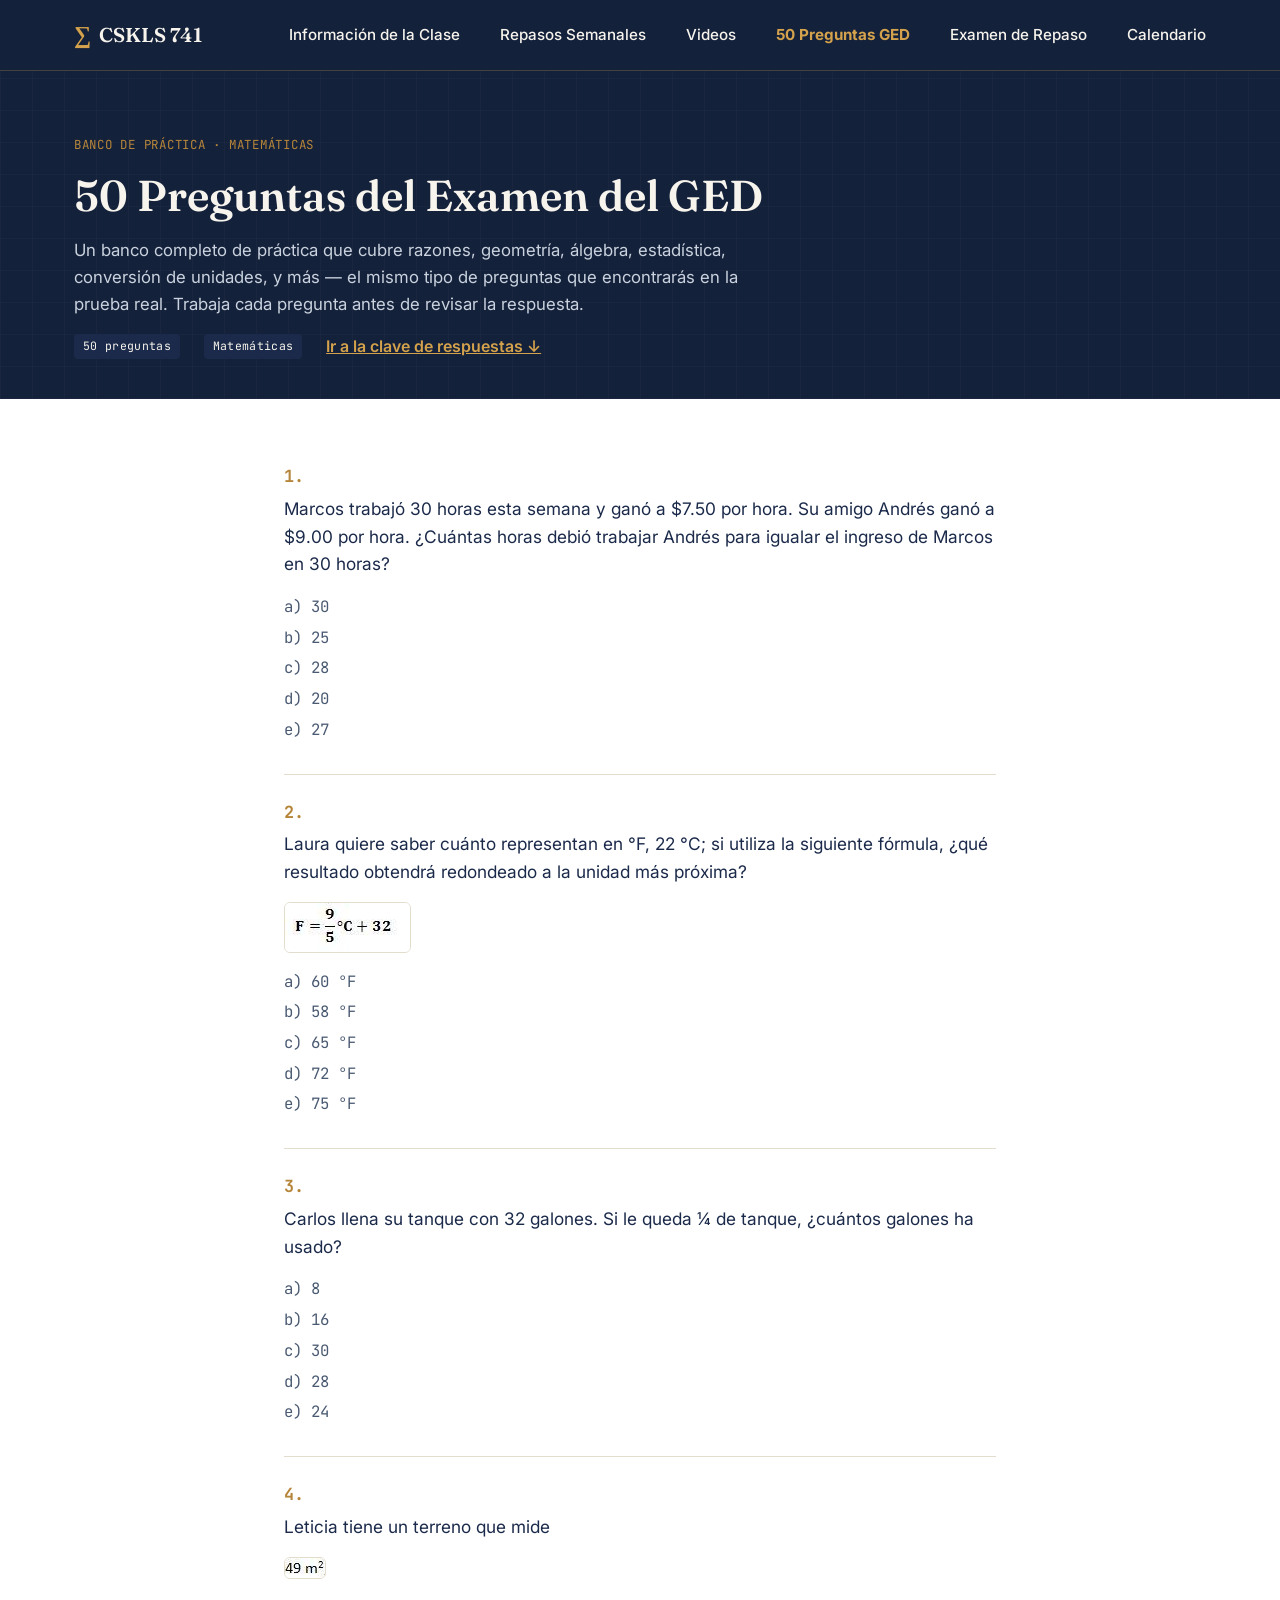
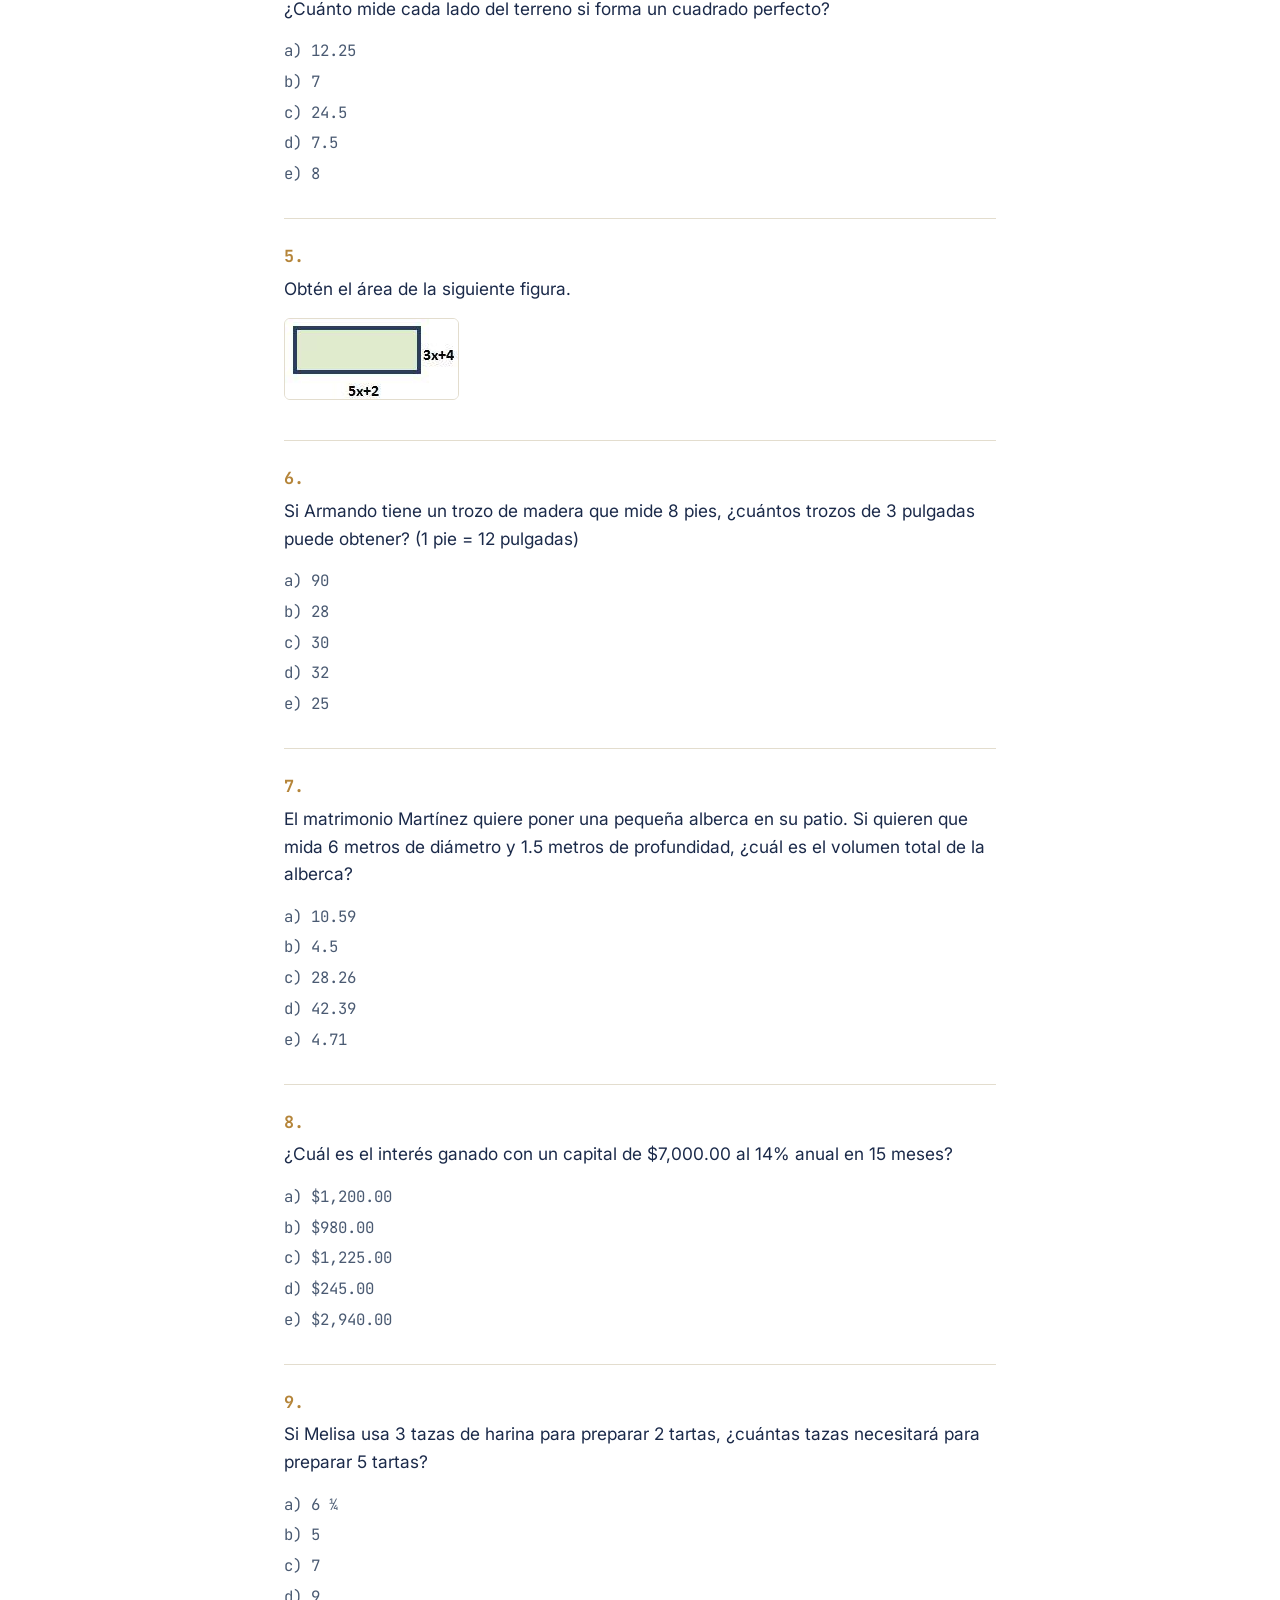
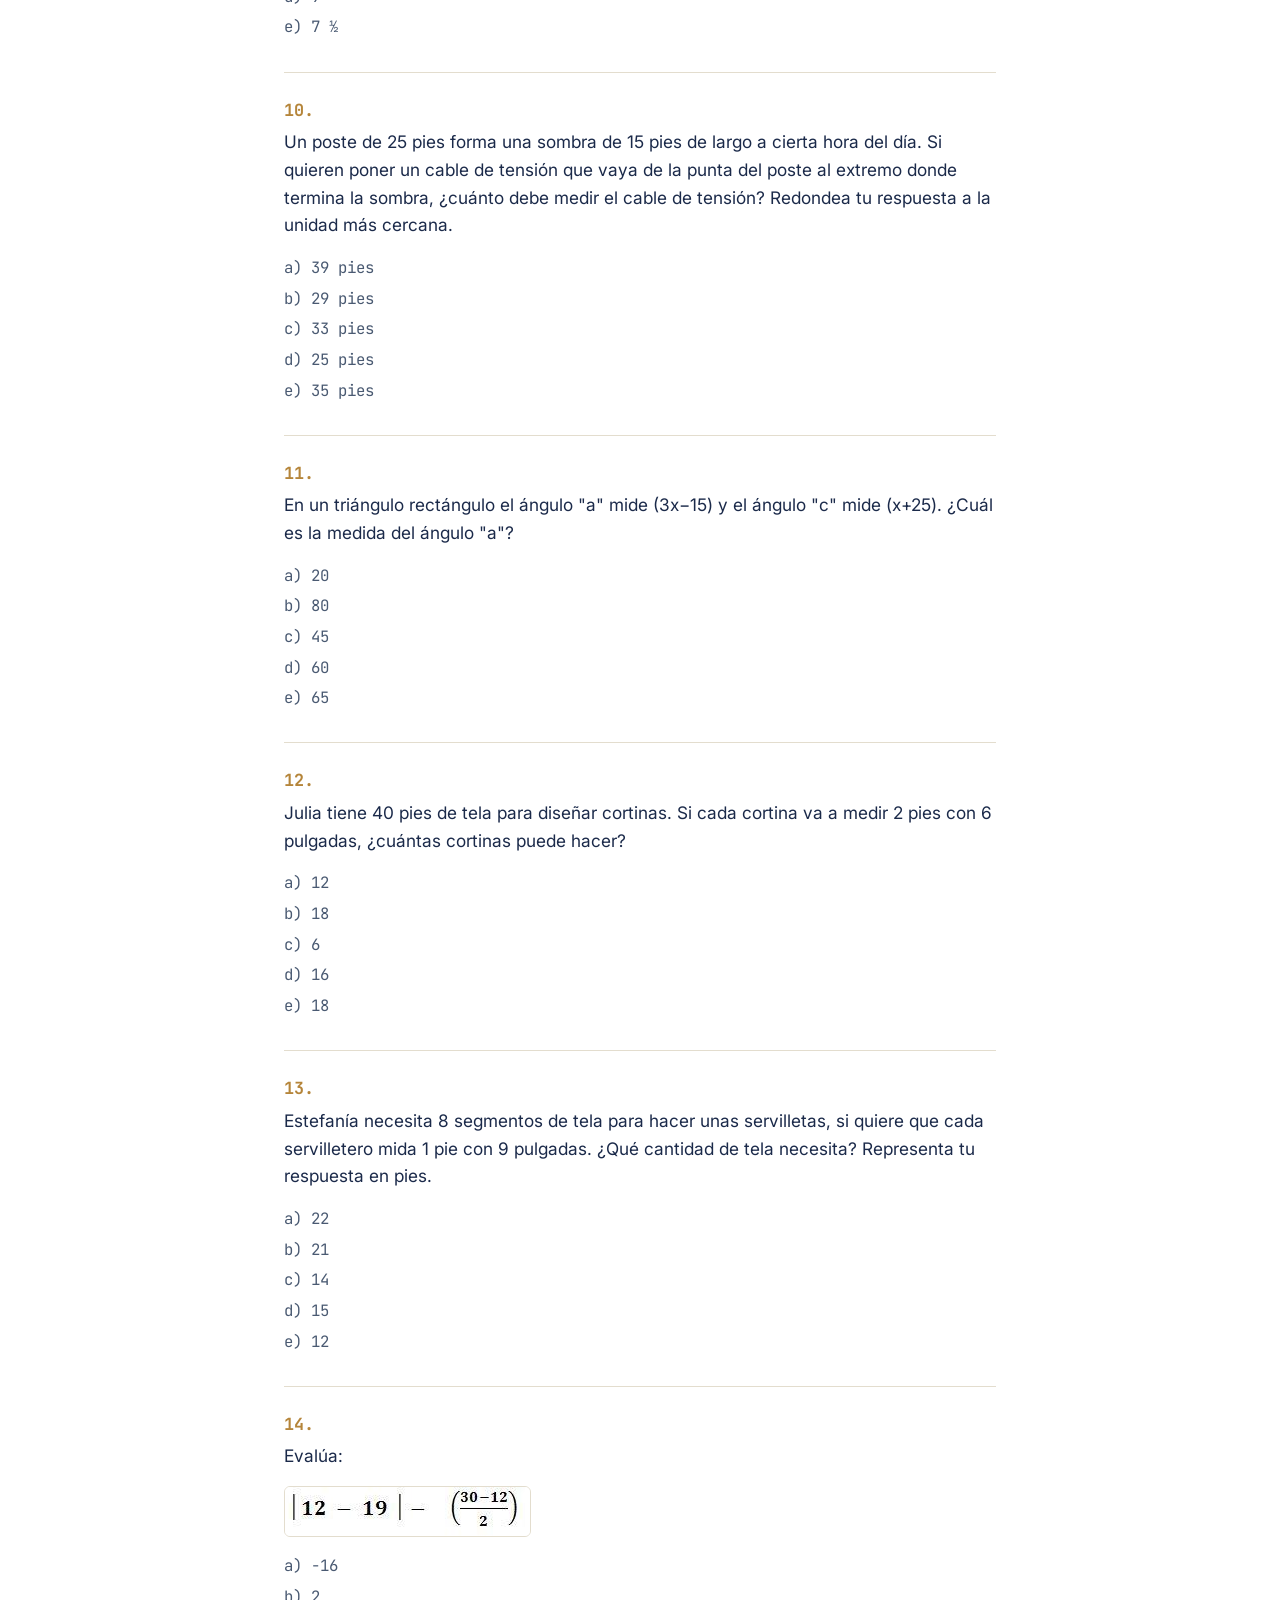
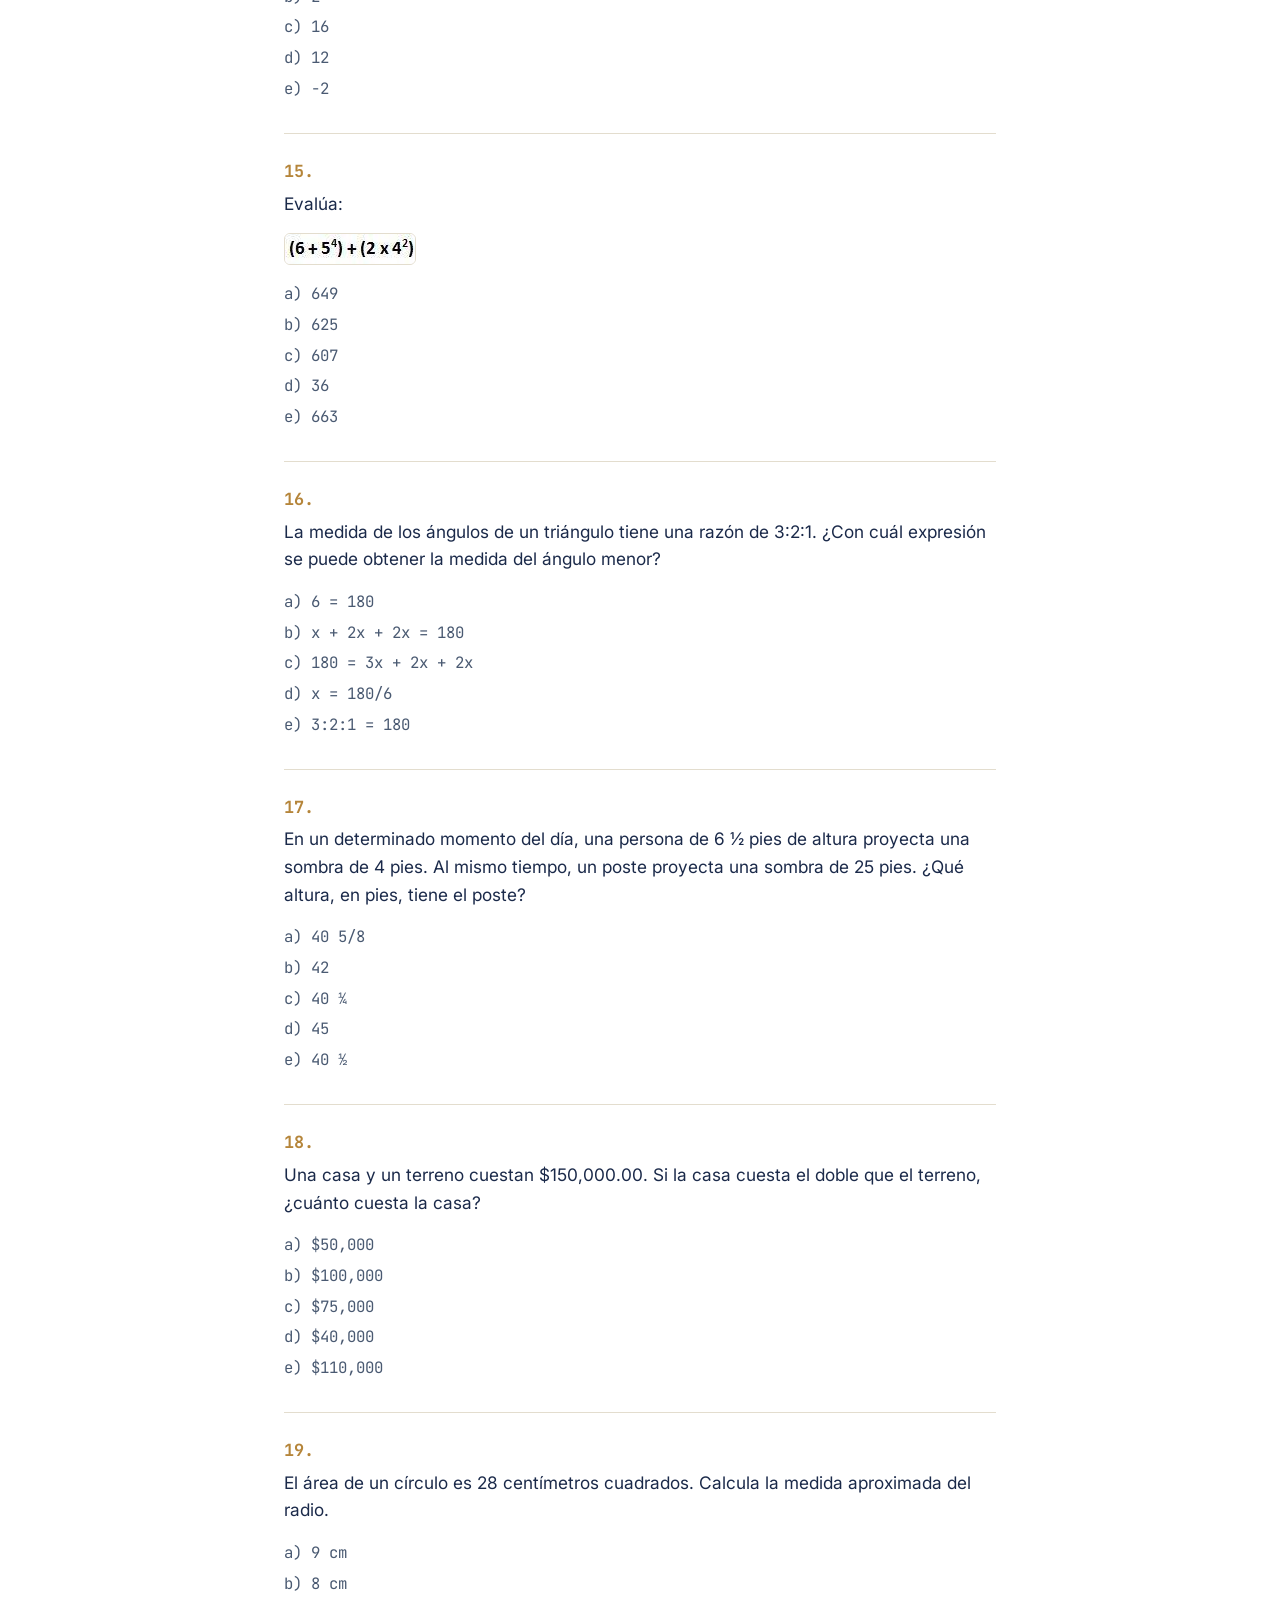
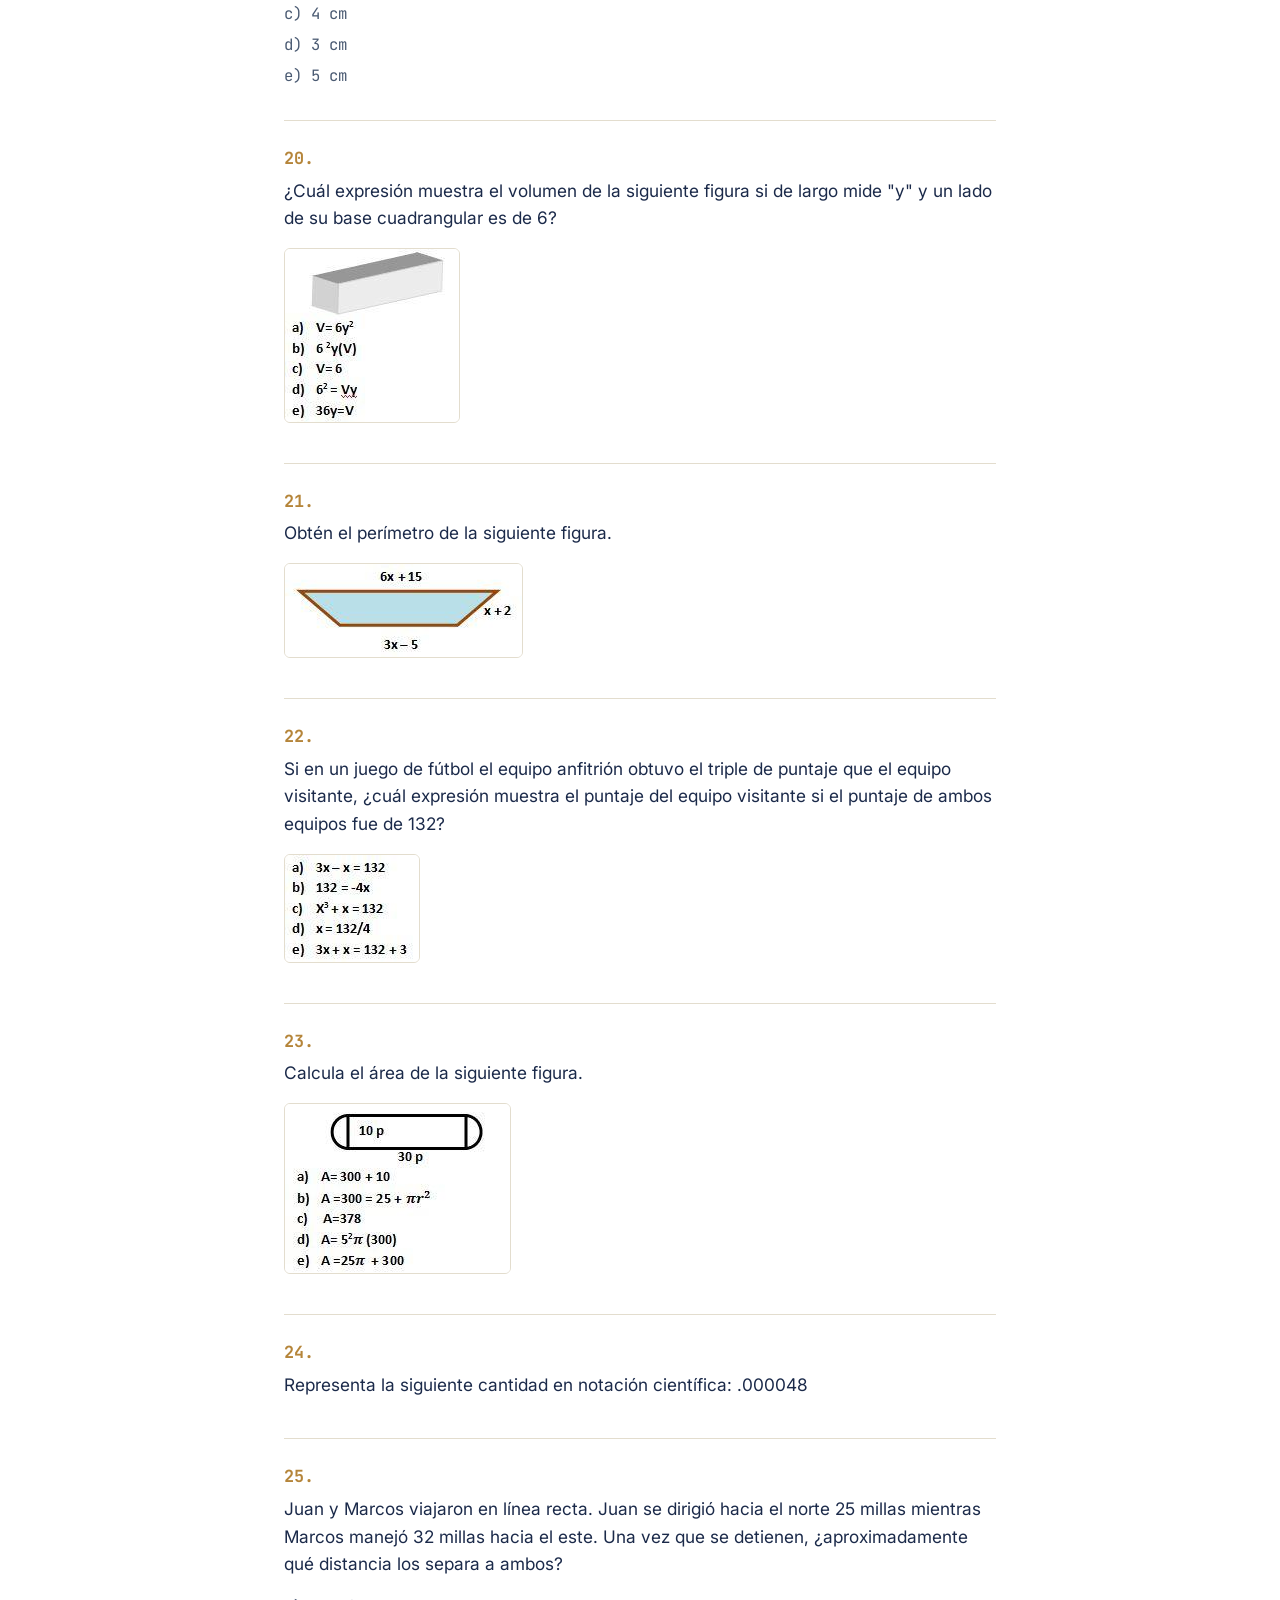
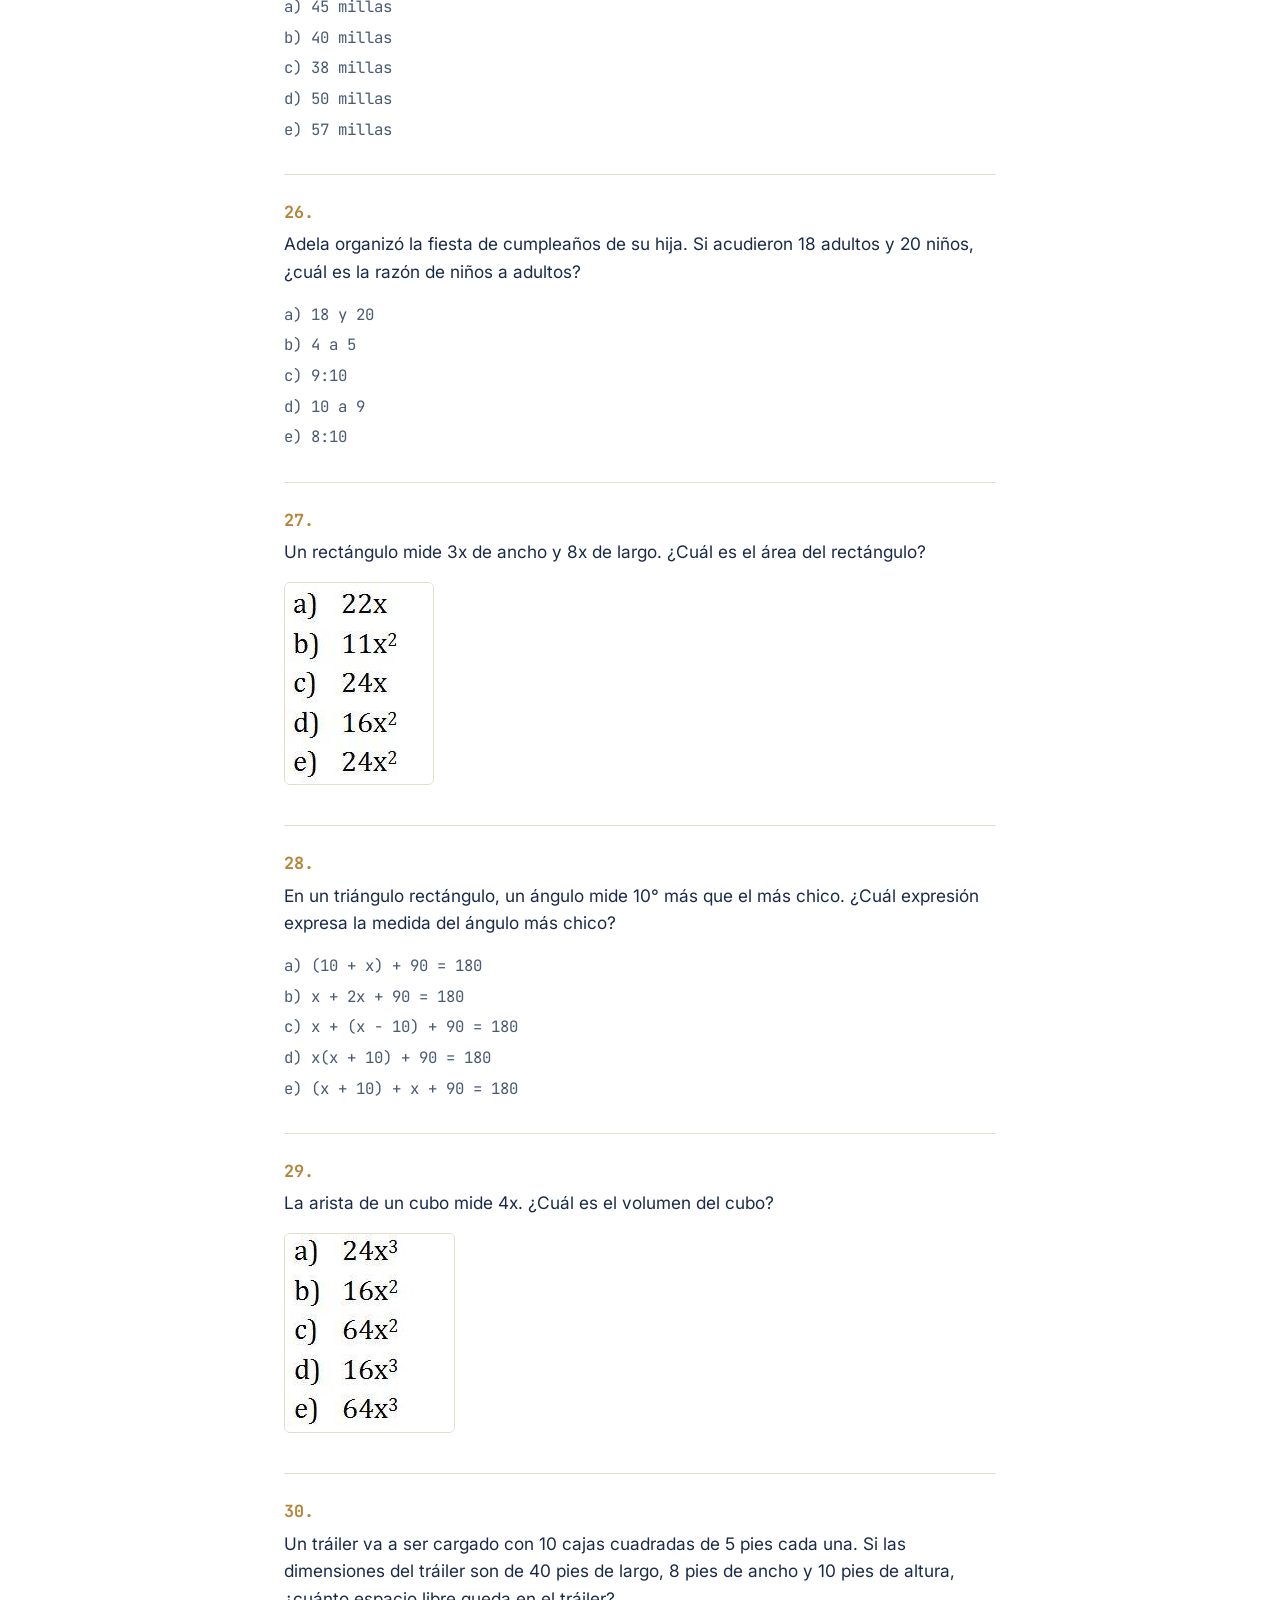
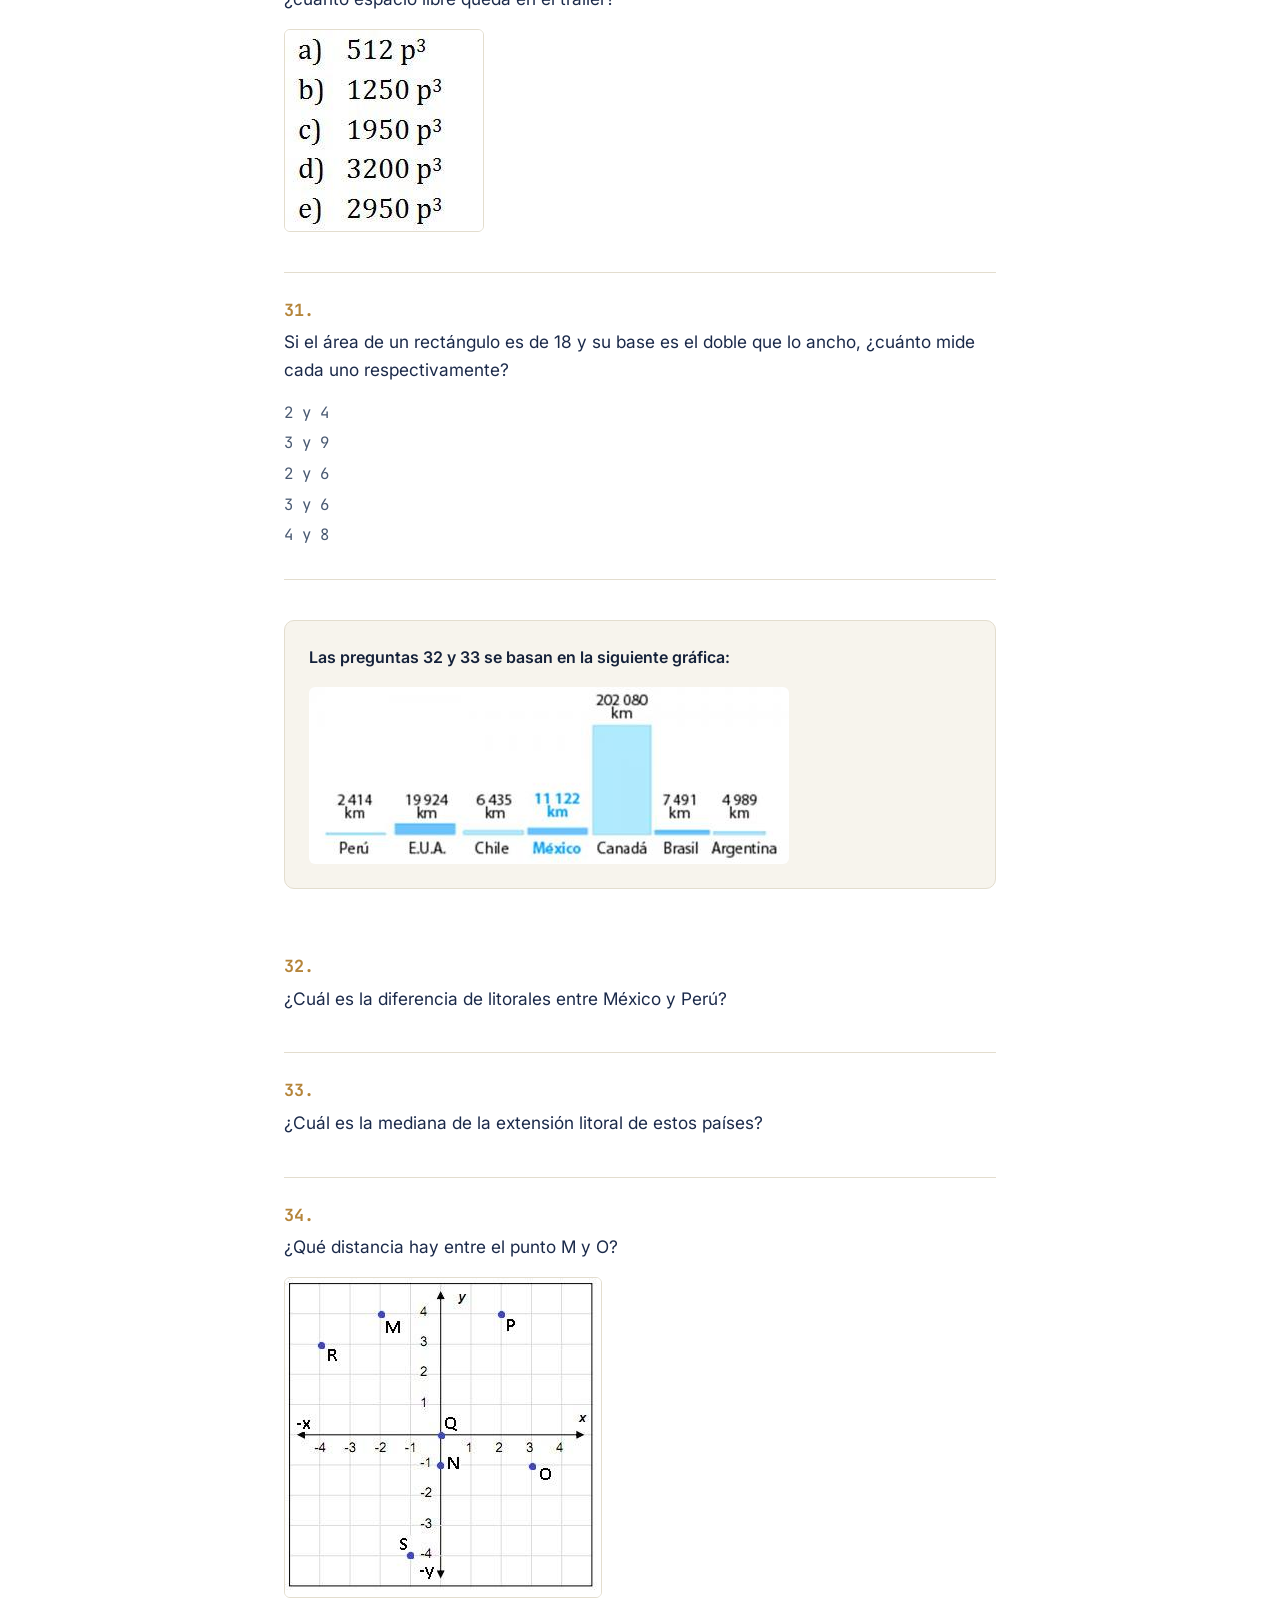
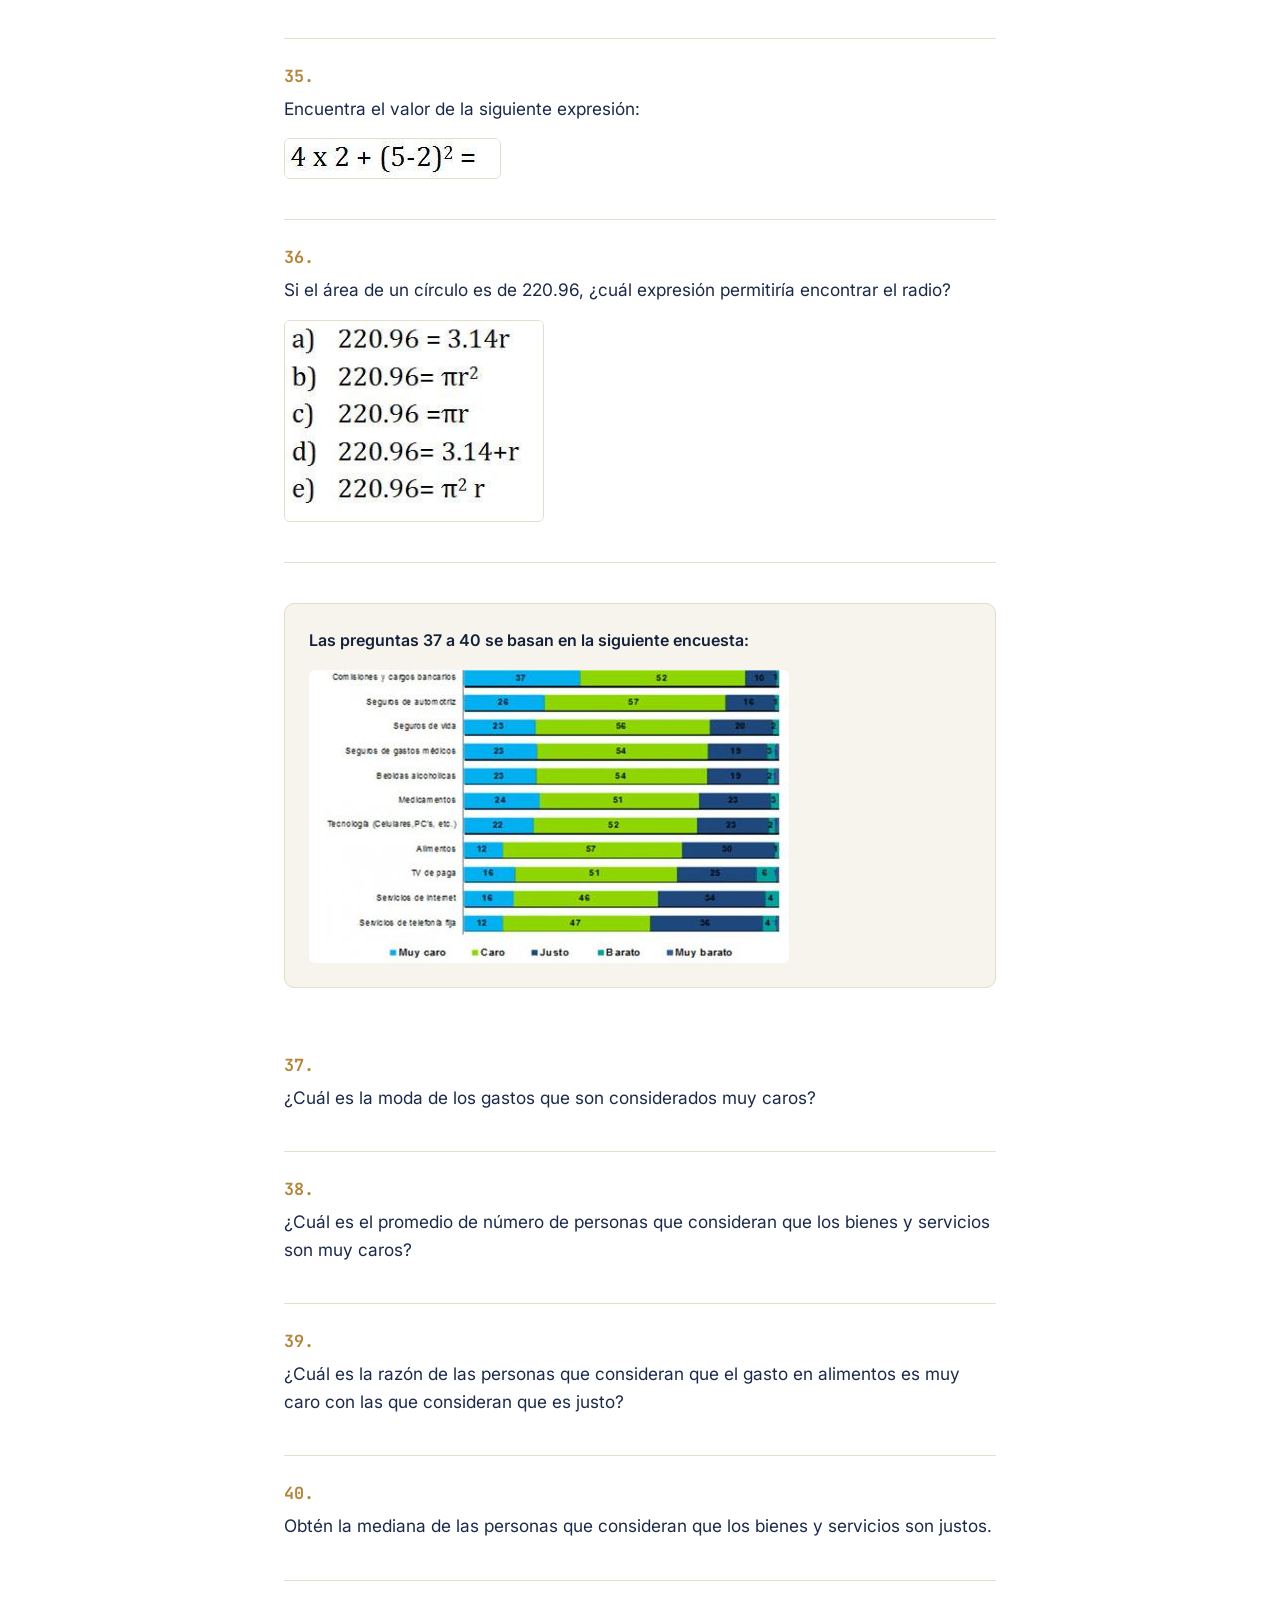
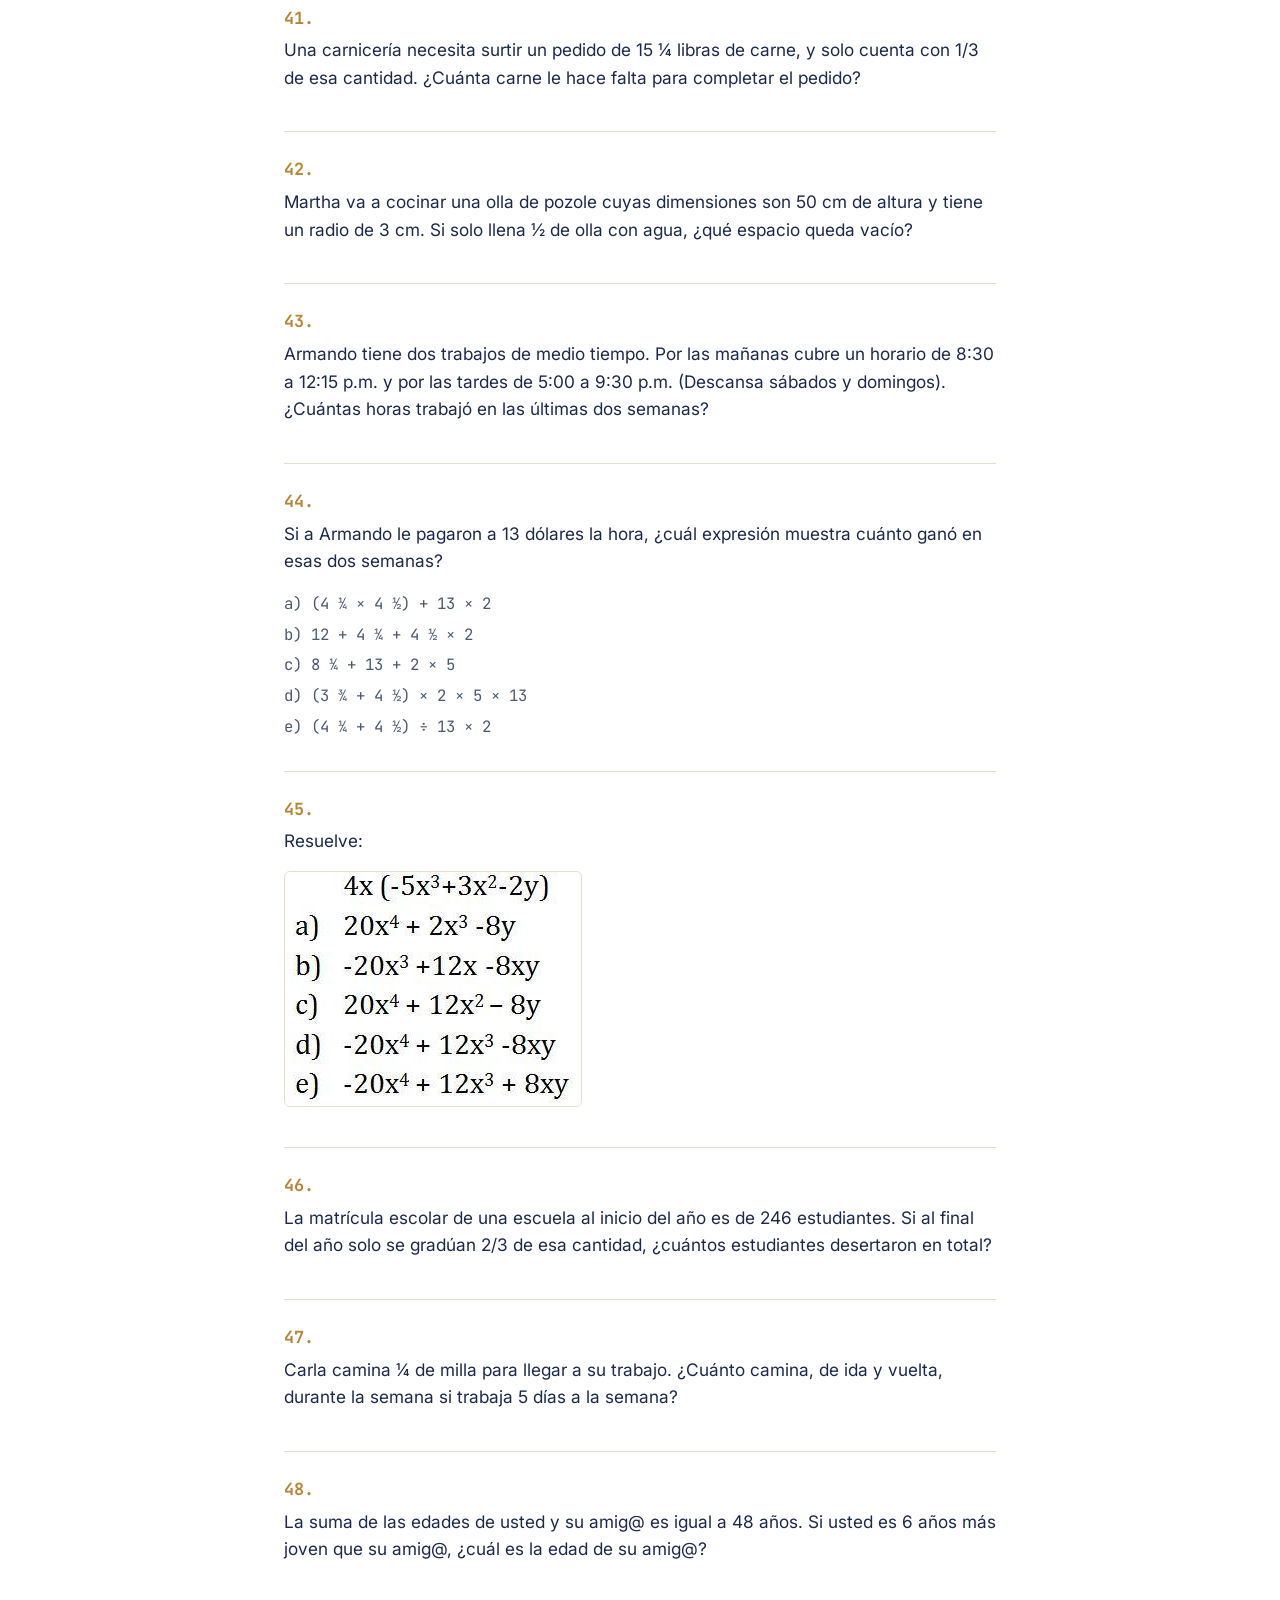
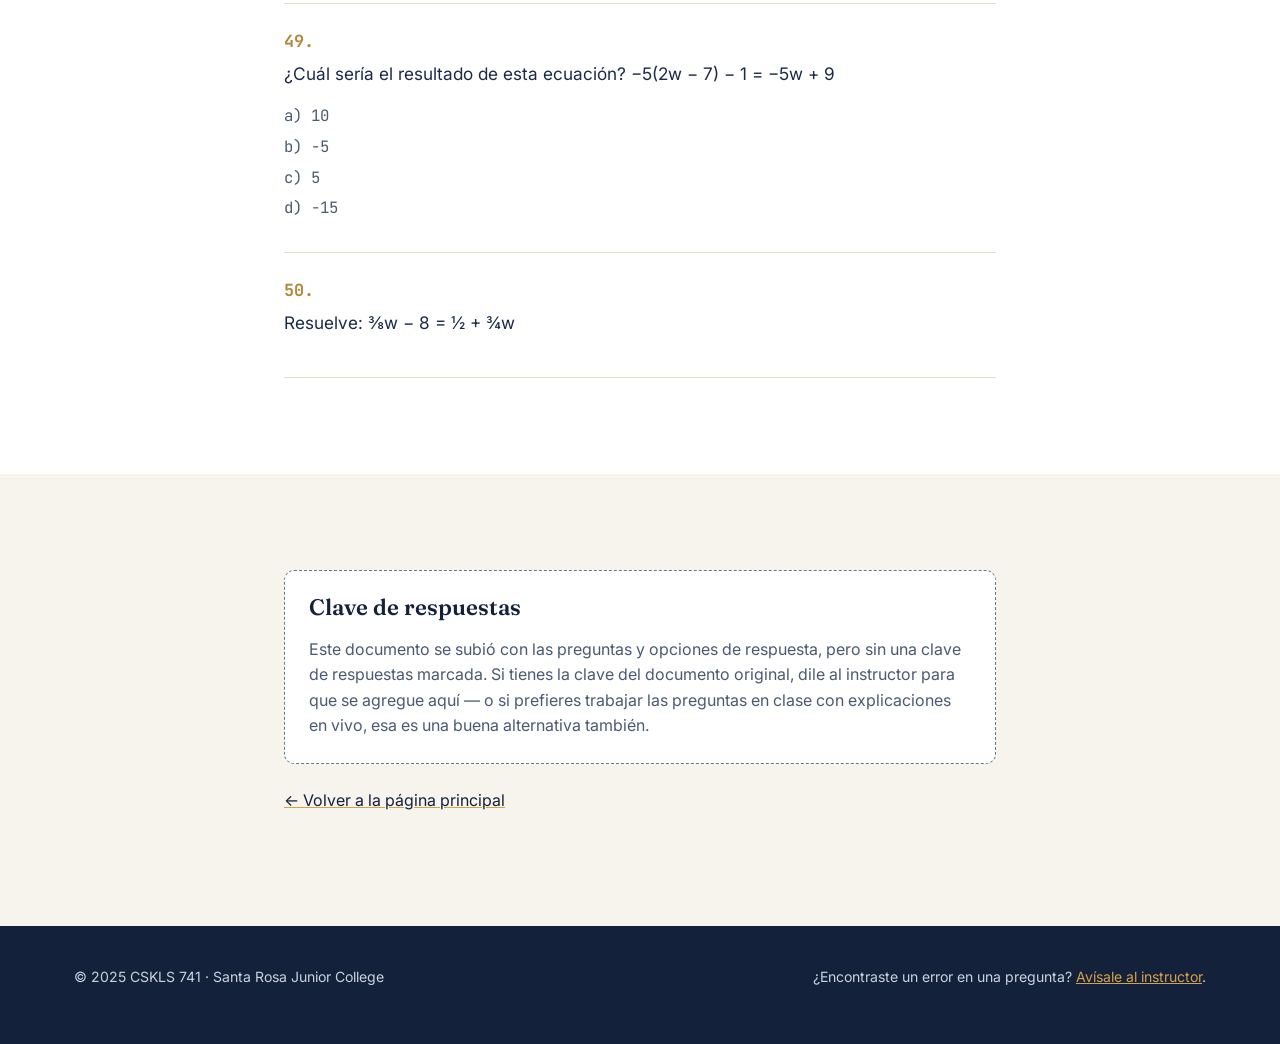
==== commit cbce5c82: "hi" ====
--- a/preguntas-ged.html
+++ b/preguntas-ged.html
@@ -35,6 +35,7 @@
         <li><a href="index.html#weekly">Repasos Semanales</a></li>
         <li><a href="index.html#videos">Videos</a></li>
         <li><a href="preguntas-ged.html"><strong>50 Preguntas GED</strong></a></li>
+        <li><a href="examen-repaso-ged.html">Examen de Repaso</a></li>
         <li><a href="index.html#calendar">Calendario</a></li>
       </ul>
     </nav>
--- a/preguntas.css
+++ b/preguntas.css
@@ -126,3 +126,133 @@
 @media (max-width: 600px) {
   .pq-img-small { max-width: 100%; }
 }
+
+/* ============================================
+   EXAM PAGE ELEMENTS
+   ============================================ */
+.exam-info-box {
+  background: var(--cream);
+  border: 1px solid #E3DDCE;
+  border-radius: var(--radius);
+  padding: var(--space-3);
+}
+.exam-info-box h2 { font-size: 1.4rem; margin-bottom: var(--space-2); }
+.exam-info-box ul { padding-left: 1.2rem; margin: 0 0 var(--space-3) 0; }
+.exam-info-box li { margin-bottom: 0.5rem; }
+
+.exam-parts-row {
+  display: grid;
+  grid-template-columns: repeat(3, 1fr);
+  gap: var(--space-2);
+}
+.exam-part-card {
+  background: white;
+  border: 1px solid #E3DDCE;
+  border-radius: 8px;
+  padding: var(--space-2);
+  text-align: center;
+}
+.exam-part-label {
+  font-family: var(--font-mono);
+  font-weight: 700;
+  color: var(--gold-dark);
+  margin: 0 0 0.2rem 0;
+  font-size: 0.85rem;
+  text-transform: uppercase;
+  letter-spacing: 0.03em;
+}
+.exam-part-detail {
+  margin: 0;
+  font-size: 0.92rem;
+  color: var(--ink-soft);
+}
+
+.part-heading {
+  font-size: 1.6rem;
+  margin-top: var(--space-5);
+  margin-bottom: 0.3rem;
+  padding-top: var(--space-3);
+  border-top: 3px solid var(--gold);
+}
+.part-heading:first-of-type { margin-top: 0; }
+.part-sub {
+  color: var(--ink-soft);
+  margin-bottom: var(--space-3);
+  font-size: 0.95rem;
+}
+
+.pq-open-label {
+  font-family: var(--font-mono);
+  font-size: 0.85rem;
+  color: var(--slate);
+  margin: 0 0 0.4rem 0;
+}
+.pq-input {
+  width: 100%;
+  max-width: 280px;
+  padding: 0.5rem 0.7rem;
+  border: 1px solid var(--slate);
+  border-radius: 6px;
+  font-family: var(--font-body);
+  font-size: 1rem;
+}
+
+.pq-eq {
+  font-family: var(--font-mono);
+  background: var(--cream);
+  padding: 0.6rem 0.9rem;
+  border-radius: 6px;
+  display: inline-block;
+}
+
+.pq-svg {
+  display: block;
+  width: 100%;
+  max-width: 300px;
+  height: auto;
+  margin: var(--space-2) 0;
+  background: white;
+  border: 1px solid #E3DDCE;
+  border-radius: 6px;
+}
+.svg-label {
+  font-family: var(--font-mono);
+  font-size: 13px;
+  fill: var(--navy-deep);
+}
+
+.pq-missing-note {
+  background: #FBEAE7;
+  border-radius: 6px;
+  padding: 0.6rem 0.8rem;
+  font-size: 0.9rem;
+  color: var(--pencil-red);
+  margin-top: var(--space-2);
+}
+
+.answer-list {
+  display: flex;
+  flex-direction: column;
+  gap: 0.5rem;
+}
+.answer-item {
+  background: white;
+  border: 1px solid #E3DDCE;
+  border-radius: 8px;
+  padding: 0.7rem 1rem;
+}
+.answer-item summary {
+  font-family: var(--font-mono);
+  font-weight: 600;
+  cursor: pointer;
+  color: var(--navy-deep);
+}
+.answer-item p {
+  margin: 0.6rem 0 0 0;
+  color: var(--ink-soft);
+  font-size: 0.95rem;
+}
+
+@media (max-width: 600px) {
+  .exam-parts-row { grid-template-columns: 1fr; }
+}
